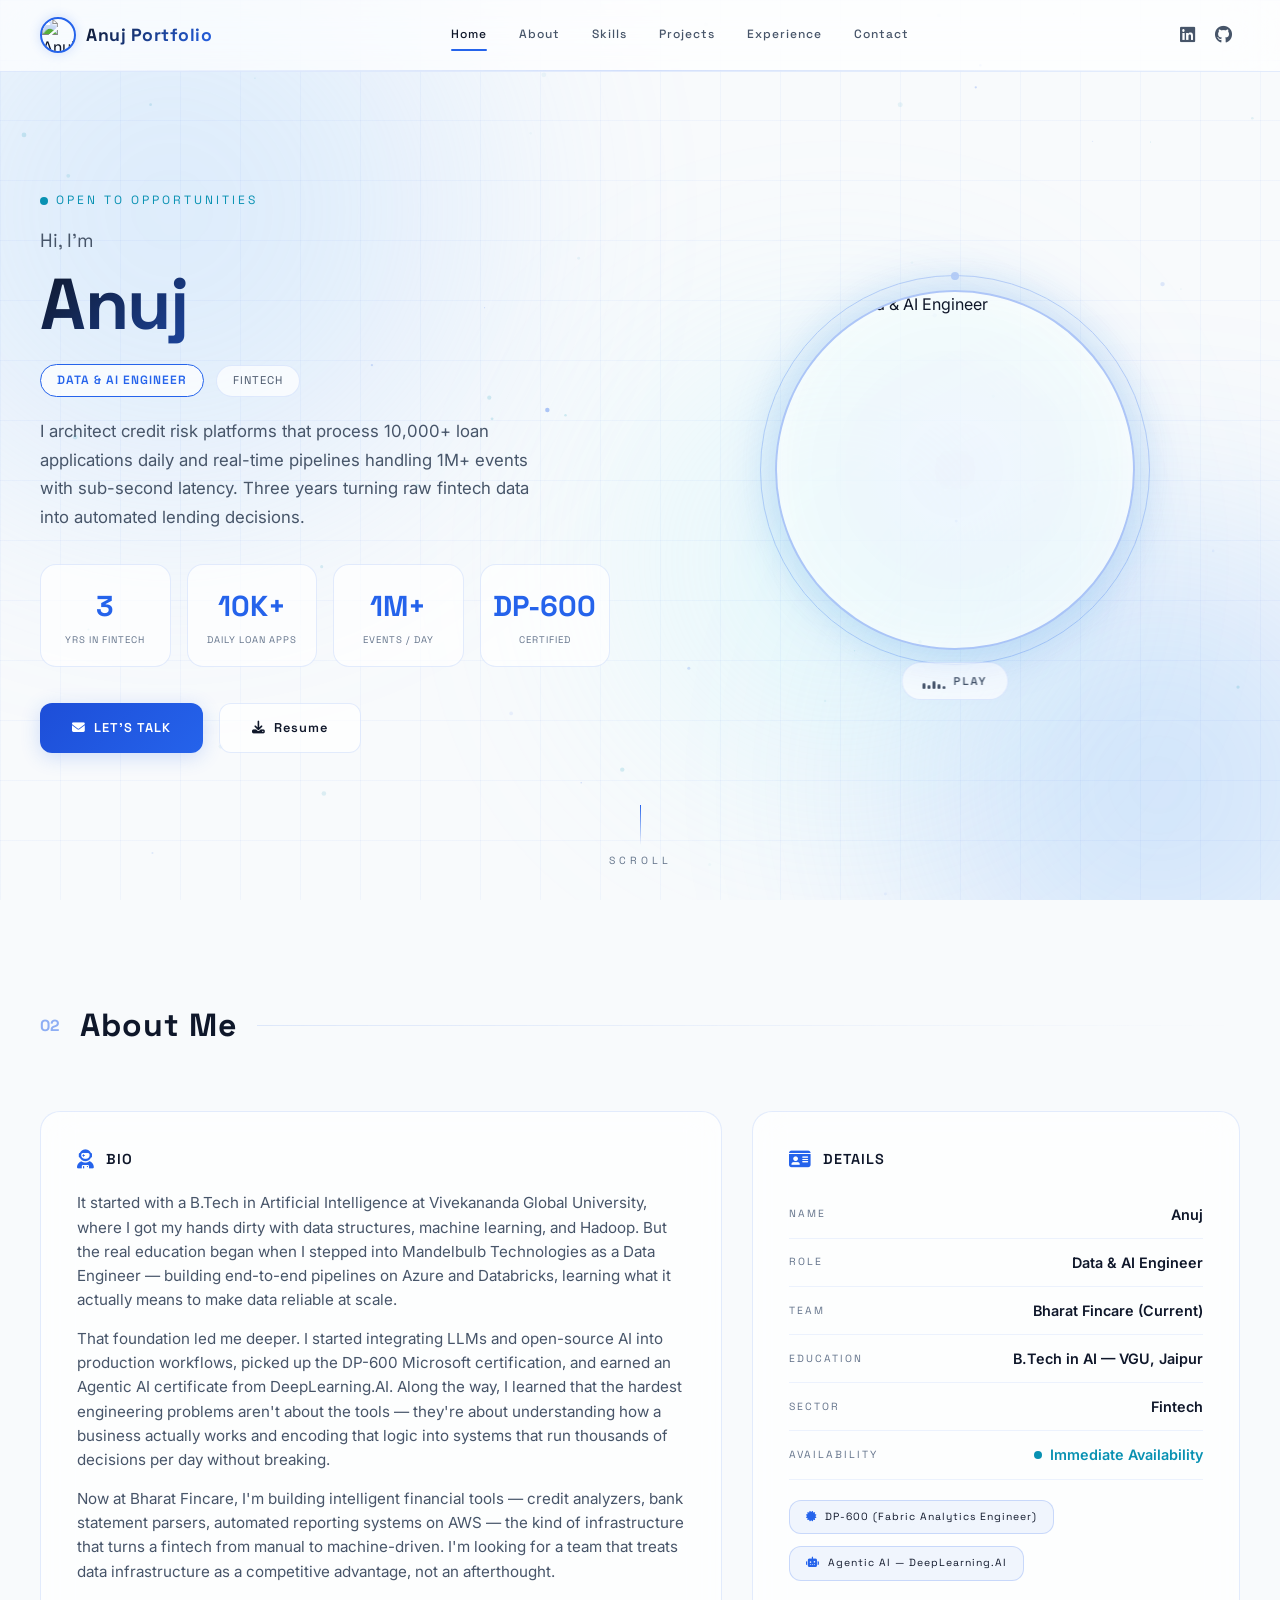
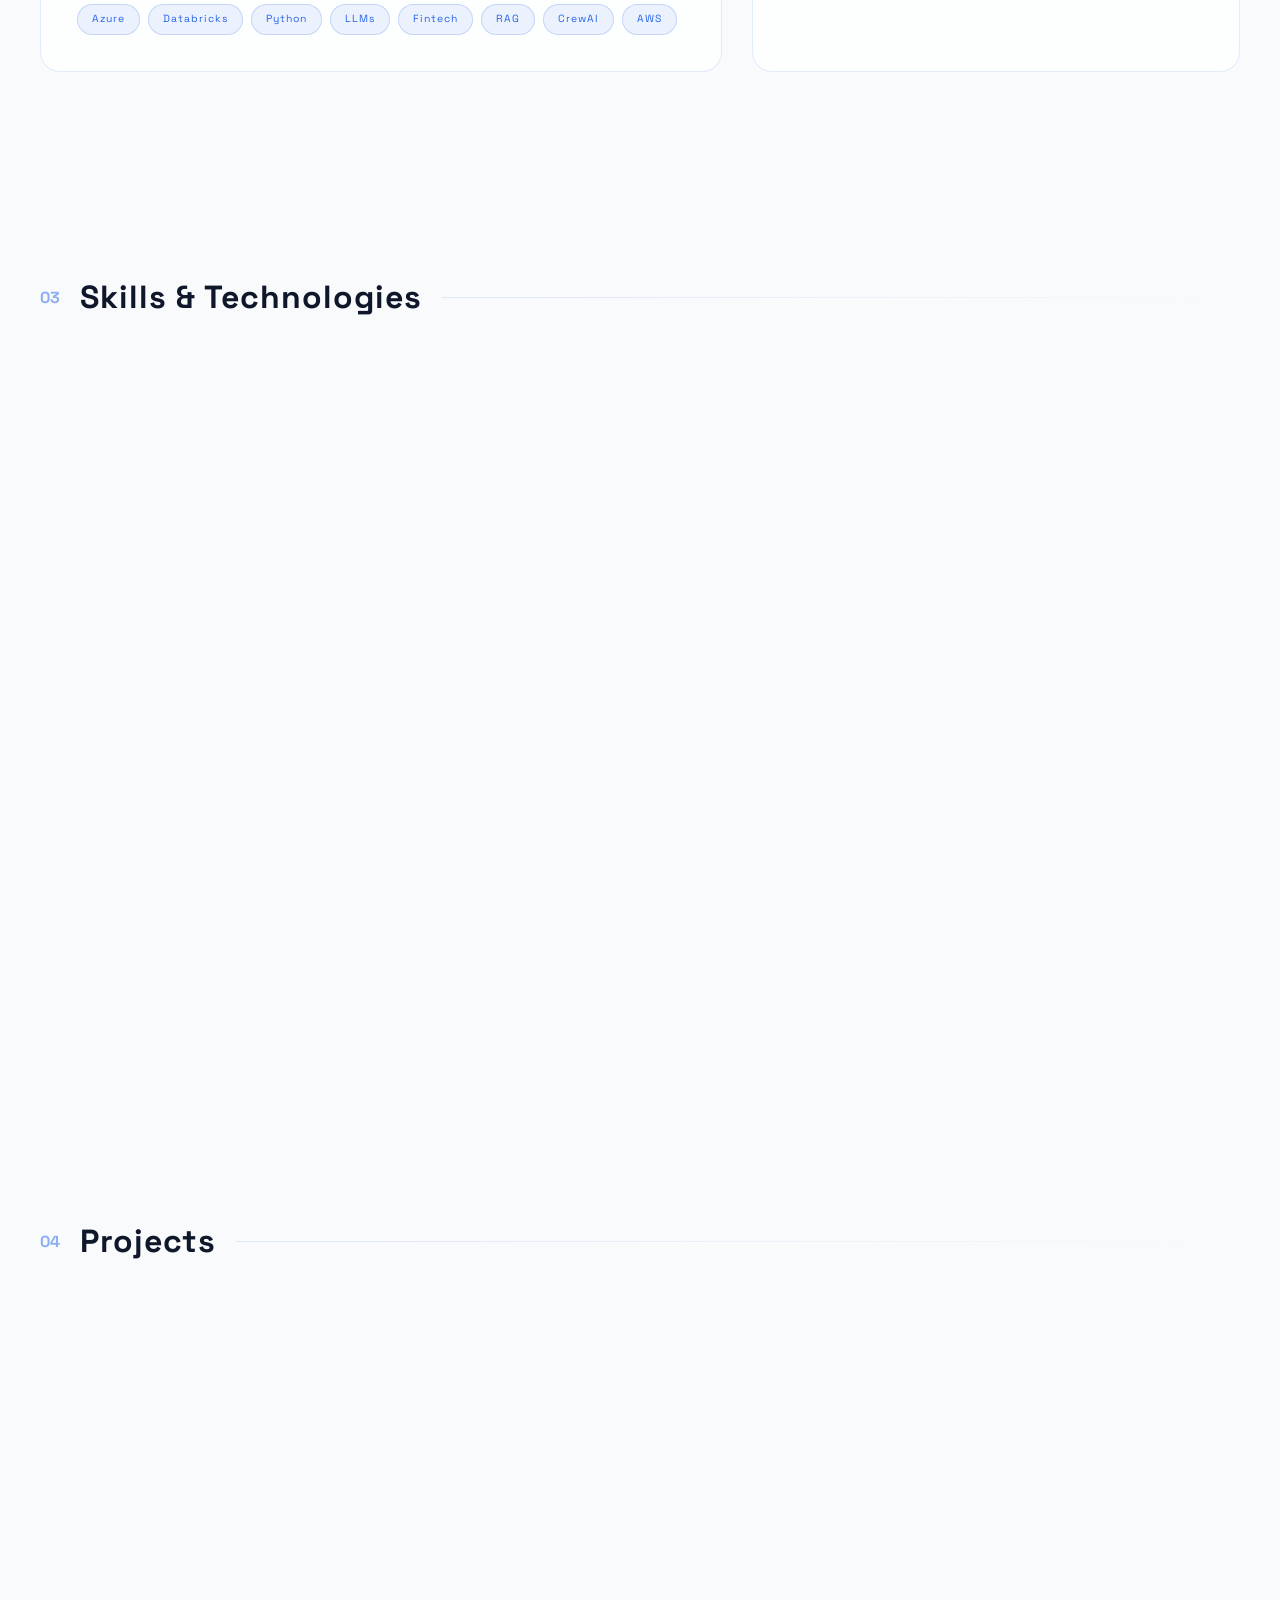
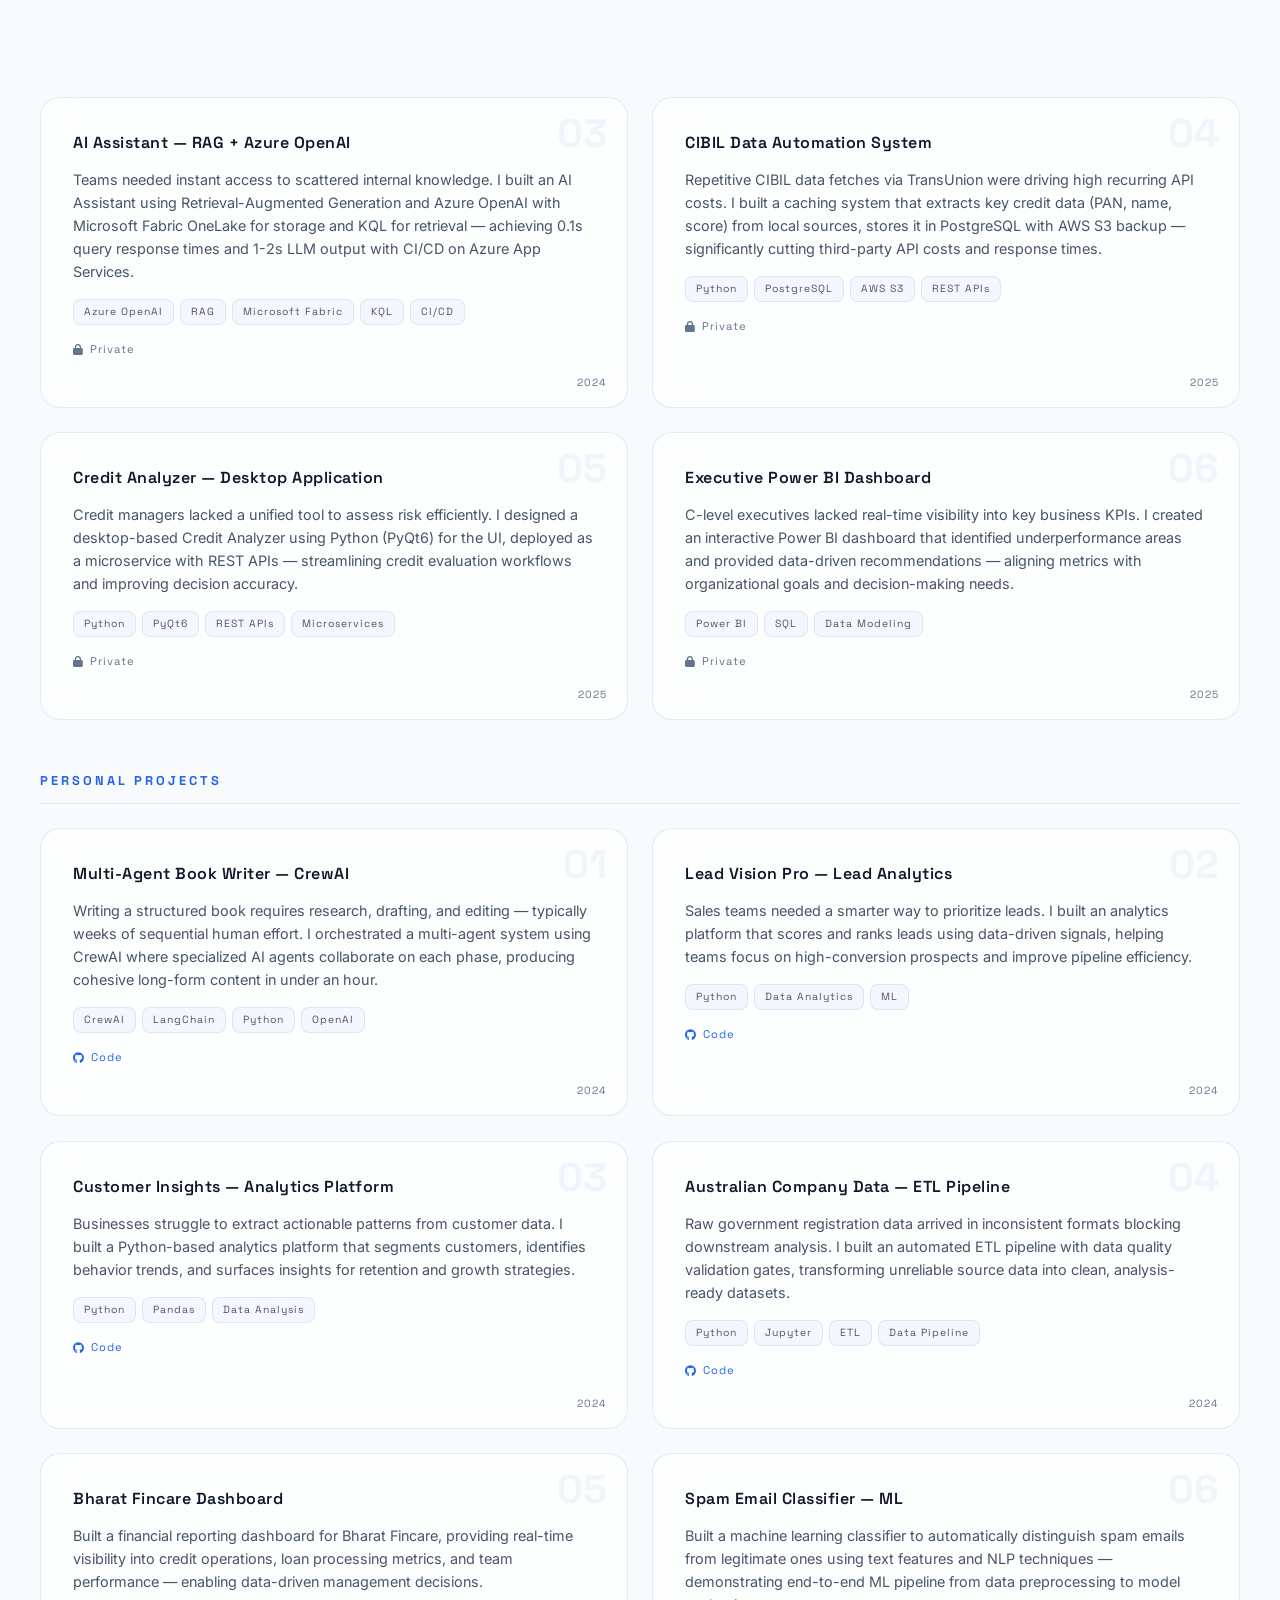
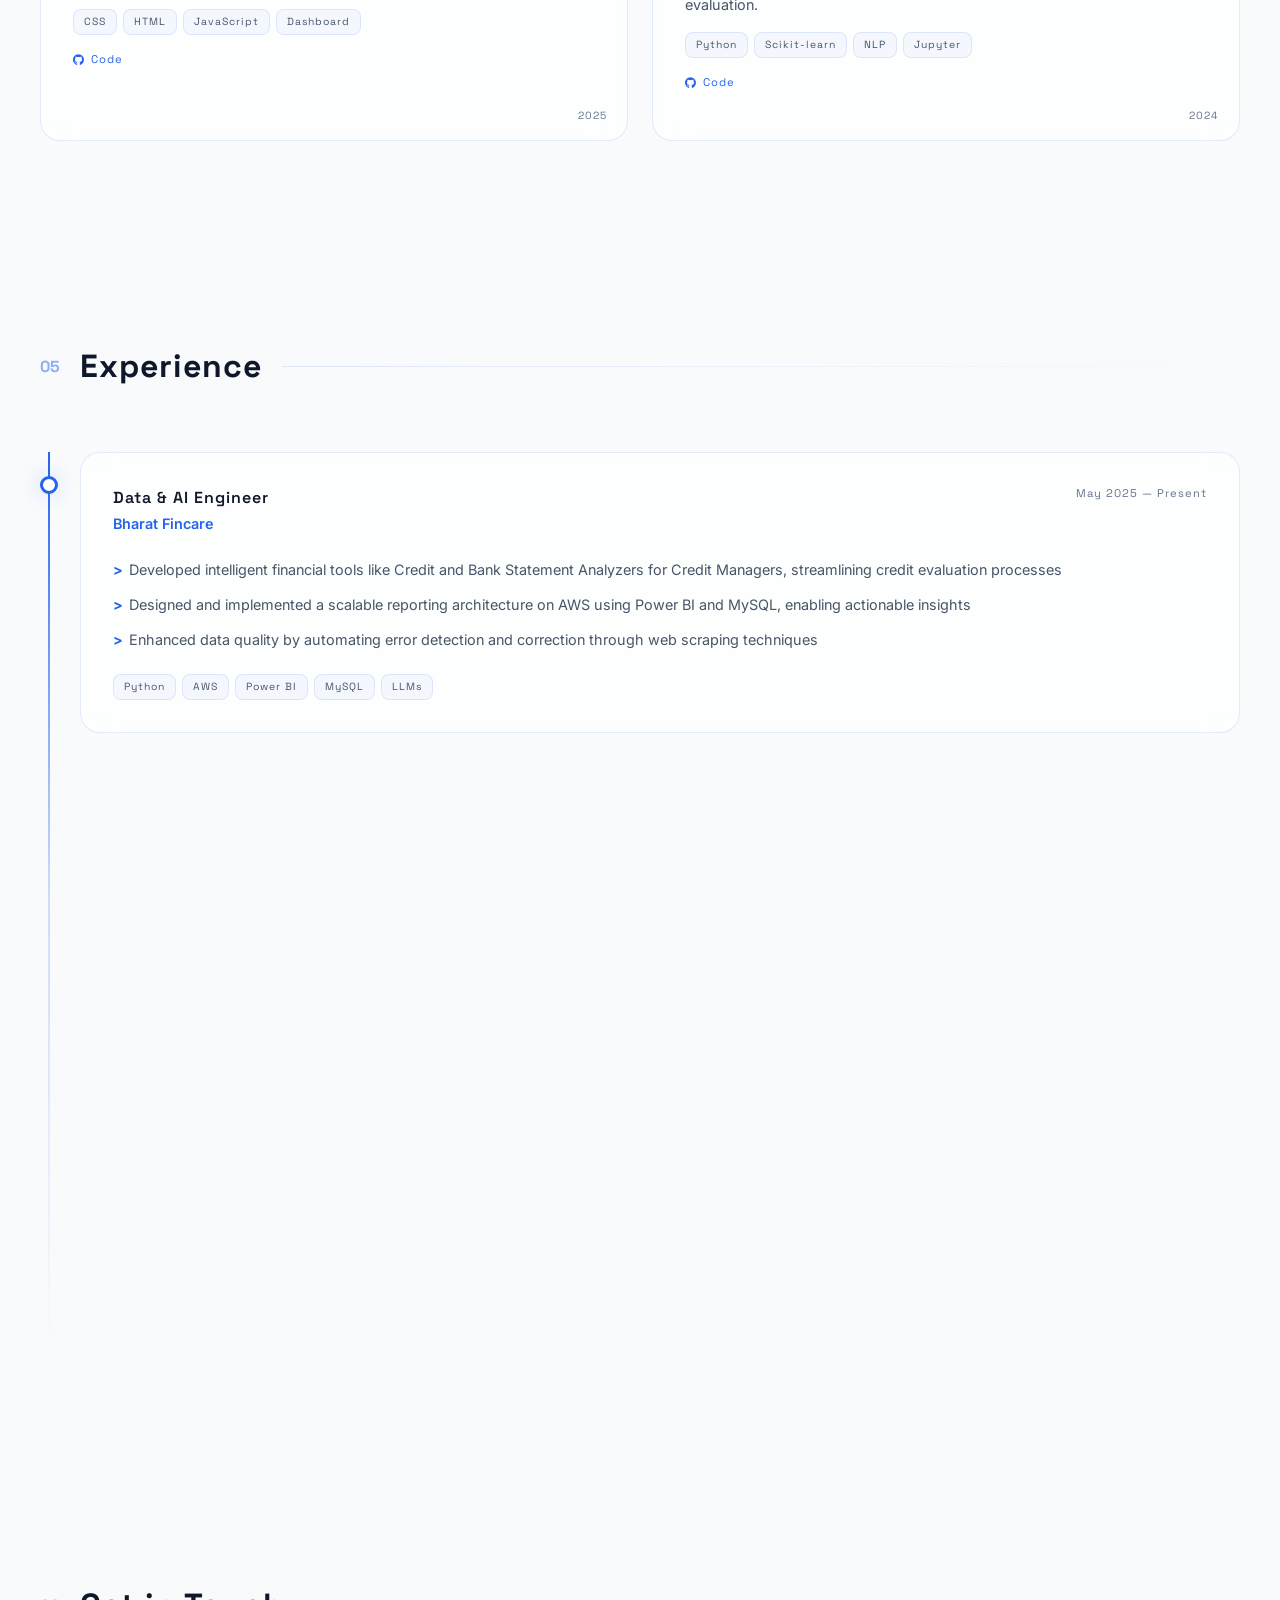
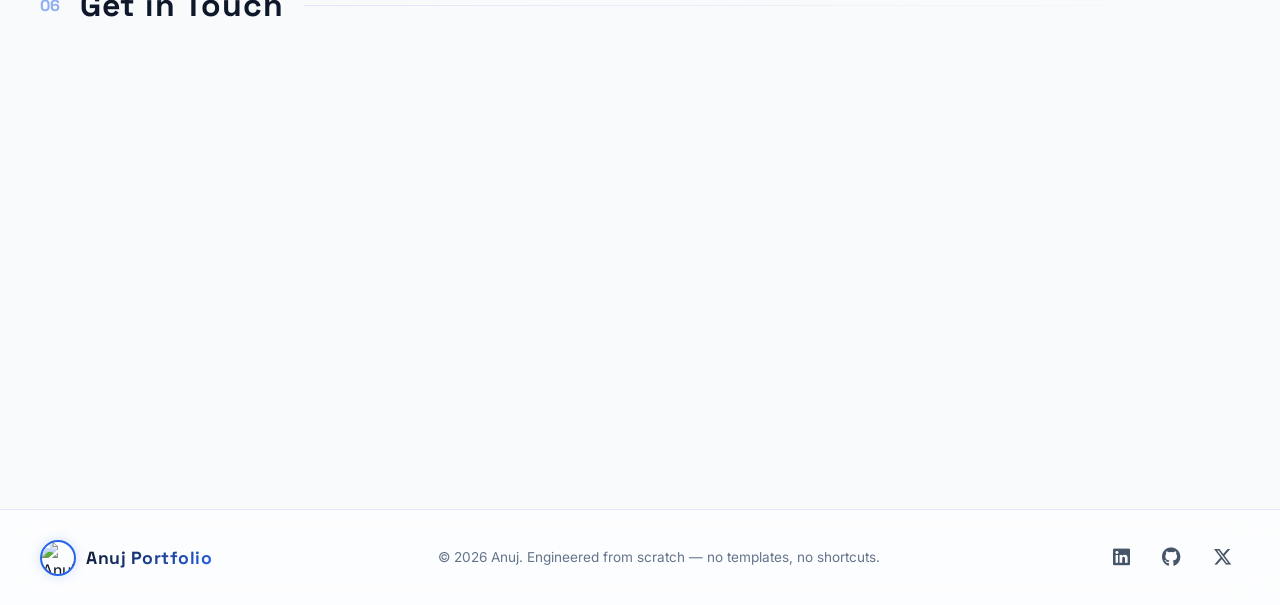
==== index.html @ 696b30dd "Add static index.html for GitHub Pages deploy Static HTML conversion of templates/index.html with Ji" ====
<!DOCTYPE html>
<html lang="en">
<head>
    <meta charset="UTF-8">
    <meta name="viewport" content="width=device-width, initial-scale=1.0">
    <title>Anuj — Data & AI Engineer | Azure & Databricks</title>
    <meta name="description" content="Data & AI Engineer who builds fintech platforms processing 10,000+ loan applications daily. 3 years in fintech, Azure-certified, open to opportunities.">
    <meta name="robots" content="index, follow">
    <meta name="author" content="Anuj">
    <meta name="theme-color" content="#f8fafc">

    <!-- Open Graph -->
    <meta property="og:title" content="Anuj — Data & AI Engineer Portfolio">
    <meta property="og:description" content="I architect data systems that process 10K+ loan applications daily and 1M+ streaming events with sub-second latency. Open to opportunities.">
    <meta property="og:type" content="website">
    <meta property="og:image" content="https://avatars.githubusercontent.com/u/83965811?v=4">
    <meta property="og:locale" content="en_US">
    <meta property="og:site_name" content="Anuj — Data & AI Engineer Portfolio">

    <!-- Twitter Card -->
    <meta name="twitter:card" content="summary_large_image">
    <meta name="twitter:title" content="Anuj — Data & AI Engineer Portfolio">
    <meta name="twitter:description" content="I architect data systems that process 10K+ loan applications daily and 1M+ streaming events with sub-second latency. Open to opportunities.">
    <meta name="twitter:image" content="https://avatars.githubusercontent.com/u/83965811?v=4">
    <meta name="twitter:creator" content="@anujhiranwal23">

    <!-- Favicon -->
    <link rel="icon" type="image/svg+xml" href="data:image/svg+xml,<svg xmlns='http://www.w3.org/2000/svg' viewBox='0 0 100 100'><text y='.9em' font-size='90'>💠</text></svg>">

    <!-- Preconnects -->
    <link rel="preconnect" href="https://fonts.googleapis.com">
    <link rel="preconnect" href="https://fonts.gstatic.com" crossorigin>
    <link rel="preconnect" href="https://cdnjs.cloudflare.com" crossorigin>
    <link rel="preconnect" href="https://avatars.githubusercontent.com" crossorigin>

    <!-- Preload LCP hero image -->
    <link rel="preload" as="image" href="https://avatars.githubusercontent.com/u/83965811?v=4" crossorigin>

    <!-- Fonts (dropped unused Inter 300 weight) -->
    <link href="https://fonts.googleapis.com/css2?family=Space+Grotesk:wght@400;600;700&family=Inter:wght@400;600&display=swap" rel="stylesheet">

    <!-- Font Awesome with SRI -->
    <link href="https://cdnjs.cloudflare.com/ajax/libs/font-awesome/6.5.1/css/all.min.css" rel="stylesheet" crossorigin="anonymous" referrerpolicy="no-referrer">

    <!-- App CSS -->
    <link rel="stylesheet" href="static/css/style.css">

    <!-- JSON-LD Structured Data -->
    <script type="application/ld+json">
    {
        "@context": "https://schema.org",
        "@type": "Person",
        "name": "Anuj",
        "jobTitle": "Data & AI Engineer",
        "description": "Data & AI Engineer specializing in fintech platforms, real-time data pipelines, and multi-agent AI systems.",
        "url": "https://anujh23.github.io/anuj-portfolio/",
        "image": "https://avatars.githubusercontent.com/u/83965811?v=4",
        "worksFor": {
            "@type": "Organization",
            "name": "Bharat Fincare"
        },
        "sameAs": [
            "https://www.linkedin.com/in/anuj-choudhary-61b7051b0/",
            "https://github.com/Anujh23",
            "https://x.com/anujhiranwal23"
        ],
        "knowsAbout": ["Python", "SQL", "PySpark", "Azure Data Factory", "Databricks", "Microsoft Fabric", "Delta Lake", "LLMs", "RAG", "LangChain", "CrewAI", "Multi-Agent Systems", "FastAPI", "Flask", "Docker", "PostgreSQL", "Power BI"],
        "hasCredential": [
            {
                "@type": "EducationalOccupationalCredential",
                "credentialCategory": "certification",
                "name": "DP-600 Fabric Analytics Engineer Associate",
                "recognizedBy": { "@type": "Organization", "name": "Microsoft" }
            },
            {
                "@type": "EducationalOccupationalCredential",
                "credentialCategory": "certification",
                "name": "Agentic AI",
                "recognizedBy": { "@type": "Organization", "name": "DeepLearning.AI" }
            }
        ],
        "nationality": { "@type": "Country", "name": "India" }
    }
    </script>

    <!-- Noscript fallback -->
    <noscript>
        <style>
            #loader { display: none !important; }
            .reveal { opacity: 1 !important; transform: none !important; }
        </style>
    </noscript>
</head>
<body>
    <a href="#hero" class="skip-link">Skip to content</a>

    <!-- ======== BACKGROUND ORBS (Glassmorphism backdrop) ======== -->
    <div class="bg-orbs" aria-hidden="true">
        <div class="bg-orb bg-orb--1"></div>
        <div class="bg-orb bg-orb--2"></div>
        <div class="bg-orb bg-orb--3"></div>
    </div>

    <!-- ======== PARTICLE CANVAS ======== -->
    <canvas id="particles" aria-hidden="true"></canvas>

    <!-- ======== LOADING SCREEN ======== -->
    <div id="loader" role="status" aria-label="Loading">
        <div class="loader-content">
            <div class="loader-icon">
                <div class="dot"></div>
                <div class="dot"></div>
                <div class="dot"></div>
                <div class="dot"></div>
            </div>
            <div class="loader-text">LOADING</div>
            <div class="loader-bar"><div class="loader-bar-fill"></div></div>
        </div>
    </div>

    <!-- ======== NAVIGATION ======== -->
    <nav id="navbar">
        <div class="nav-inner">
            <div class="nav-logo">
                <img src="https://avatars.githubusercontent.com/u/83965811?v=4" alt="Anuj" class="logo-avatar" width="36" height="36">
                <span class="logo-text">Anuj Portfolio</span>
            </div>
            <div class="nav-links" id="navLinks">
                <a href="#hero" class="nav-link active" data-section="hero">Home</a>
                <a href="#about" class="nav-link" data-section="about">About</a>
                <a href="#skills" class="nav-link" data-section="skills">Skills</a>
                <a href="#projects" class="nav-link" data-section="projects">Projects</a>
                <a href="#experience" class="nav-link" data-section="experience">Experience</a>
                <a href="#contact" class="nav-link" data-section="contact">Contact</a>
            </div>
            <div class="nav-socials">
                <a href="https://www.linkedin.com/in/anuj-choudhary-61b7051b0/" target="_blank" rel="noopener noreferrer" aria-label="LinkedIn" class="nav-social-link">
                    <i class="fab fa-linkedin"></i>
                </a>
                <a href="https://github.com/Anujh23" target="_blank" rel="noopener noreferrer" aria-label="GitHub" class="nav-social-link">
                    <i class="fab fa-github"></i>
                </a>
            </div>
            <button class="nav-toggle" id="navToggle" aria-label="Toggle menu" aria-expanded="false">
                <span></span><span></span><span></span>
            </button>
        </div>
        <div class="nav-accent-line"></div>
    </nav>

    <main>
    <!-- ======== HERO SECTION ======== -->
    <section id="hero" class="hero">
        <div class="hero-bg-grid"></div>
        <div class="hero-content">
            <div class="hero-left">
                <div class="hero-tag">
                    <span class="tag-dot"></span> OPEN TO OPPORTUNITIES
                </div>
                <div class="hero-greeting">Hi, I'm</div>
                <h1 class="hero-name">
                    <span class="name-last">Anuj</span>
                    <span class="sr-only">— Data & AI Engineer</span>
                </h1>
                <div class="hero-role">
                    <span class="role-badge">DATA & AI ENGINEER</span>
                    <span class="role-sector">FINTECH</span>
                </div>
                <p class="hero-desc">
                    I architect credit risk platforms that process 10,000+ loan applications daily
                    and real-time pipelines handling 1M+ events with sub-second latency.
                    Three years turning raw fintech data into automated lending decisions.
                </p>
                <div class="hero-stats">
                    <div class="stat-item">
                        <div class="stat-value" data-target="3">0</div>
                        <div class="stat-label">YRS IN FINTECH</div>
                    </div>
                    <div class="stat-item">
                        <div class="stat-value stat-suffix" data-target="10" data-suffix="K+">0</div>
                        <div class="stat-label">DAILY LOAN APPS</div>
                    </div>
                    <div class="stat-item">
                        <div class="stat-value stat-suffix" data-target="1" data-suffix="M+">0</div>
                        <div class="stat-label">EVENTS / DAY</div>
                    </div>
                    <div class="stat-item">
                        <div class="stat-value">DP-600</div>
                        <div class="stat-label">CERTIFIED</div>
                    </div>
                </div>
                <div class="hero-cta">
                    <a href="#contact" class="btn-primary"><i class="fas fa-envelope"></i> LET'S TALK</a>
                    <a href="static/resume/Anuj_Data_AI_Engineer.pdf" download class="btn-outline"><i class="fas fa-download"></i> Resume</a>
                </div>
            </div>

            <!-- PHOTO -->
            <div class="hero-right">
                <div class="photo-container">
                    <div class="photo-glow"></div>
                    <div class="photo-ring"></div>
                    <div class="photo-frame">
                        <img src="https://avatars.githubusercontent.com/u/83965811?v=4" alt="Anuj — Data & AI Engineer" width="360" height="360" loading="eager" fetchpriority="high">
                    </div>
                    <div class="photo-badge">DATA & AI ENGINEER</div>
                    <button id="musicToggleHero" class="music-toggle-hero" aria-label="Play music" title="Play music">
                        <div class="sound-bars">
                            <span class="bar"></span>
                            <span class="bar"></span>
                            <span class="bar"></span>
                            <span class="bar"></span>
                            <span class="bar"></span>
                        </div>
                        <span class="music-label">PLAY</span>
                    </button>
                </div>
            </div>
        </div>
        <div class="scroll-indicator">
            <div class="scroll-line"></div>
            <span>SCROLL</span>
        </div>
    </section>

    <!-- ======== ABOUT SECTION ======== -->
    <section id="about" class="section">
        <div class="section-header">
            <span class="section-number">02</span>
            <h2 class="section-title">About Me</h2>
            <div class="section-line"></div>
        </div>
        <div class="about-grid">
            <div class="about-card about-bio">
                <div class="card-header">
                    <i class="fas fa-user-astronaut"></i>
                    <h3>BIO</h3>
                </div>
                <p>It started with a B.Tech in Artificial Intelligence at Vivekananda Global University, where I got my hands dirty with data structures, machine learning, and Hadoop. But the real education began when I stepped into Mandelbulb Technologies as a Data Engineer — building end-to-end pipelines on Azure and Databricks, learning what it actually means to make data reliable at scale.</p>
                <p>That foundation led me deeper. I started integrating LLMs and open-source AI into production workflows, picked up the DP-600 Microsoft certification, and earned an Agentic AI certificate from DeepLearning.AI. Along the way, I learned that the hardest engineering problems aren't about the tools — they're about understanding how a business actually works and encoding that logic into systems that run thousands of decisions per day without breaking.</p>
                <p>Now at Bharat Fincare, I'm building intelligent financial tools — credit analyzers, bank statement parsers, automated reporting systems on AWS — the kind of infrastructure that turns a fintech from manual to machine-driven. I'm looking for a team that treats data infrastructure as a competitive advantage, not an afterthought.</p>
                <div class="about-tags">
                    <span class="about-tag">Azure</span>
                    <span class="about-tag">Databricks</span>
                    <span class="about-tag">Python</span>
                    <span class="about-tag">LLMs</span>
                    <span class="about-tag">Fintech</span>
                    <span class="about-tag">RAG</span>
                    <span class="about-tag">CrewAI</span>
                    <span class="about-tag">AWS</span>
                </div>
            </div>
            <div class="about-card about-details">
                <div class="card-header">
                    <i class="fas fa-id-card"></i>
                    <h3>DETAILS</h3>
                </div>
                <div class="detail-row">
                    <span class="detail-label">NAME</span>
                    <span class="detail-value">Anuj</span>
                </div>
                <div class="detail-row">
                    <span class="detail-label">ROLE</span>
                    <span class="detail-value">Data & AI Engineer</span>
                </div>
                <div class="detail-row">
                    <span class="detail-label">TEAM</span>
                    <span class="detail-value">Bharat Fincare (Current)</span>
                </div>
                <div class="detail-row">
                    <span class="detail-label">EDUCATION</span>
                    <span class="detail-value">B.Tech in AI — VGU, Jaipur</span>
                </div>
                <div class="detail-row">
                    <span class="detail-label">SECTOR</span>
                    <span class="detail-value">Fintech</span>
                </div>
                <div class="detail-row">
                    <span class="detail-label">AVAILABILITY</span>
                    <span class="detail-value status-active"><span class="status-dot"></span> Immediate Availability</span>
                </div>
                <div class="cert-badges">
                    <div class="cert-badge">
                        <i class="fas fa-certificate"></i>
                        <span>DP-600 (Fabric Analytics Engineer)</span>
                    </div>
                    <div class="cert-badge">
                        <i class="fas fa-robot"></i>
                        <span>Agentic AI — DeepLearning.AI</span>
                    </div>
                </div>
            </div>
        </div>
    </section>

    <!-- ======== SKILLS / TECH SPECS — Tag-based, no percentages ======== -->
    <section id="skills" class="section">
        <div class="section-header">
            <span class="section-number">03</span>
            <h2 class="section-title">Skills & Technologies</h2>
            <div class="section-line"></div>
        </div>
        <div class="skills-grid">
            <div class="skill-card">
                <div class="skill-card-header">
                    <div class="skill-icon"><i class="fa-solid fa-terminal"></i></div>
                    <h3>Languages</h3>
                    <span class="skill-sub">Core Languages</span>
                </div>
                <div class="skill-tags">
                    <span class="skill-tag primary">Python</span>
                    <span class="skill-tag primary">SQL</span>
                    <span class="skill-tag primary">PySpark</span>
                    <span class="skill-tag">KQL</span>
                </div>
            </div>

            <div class="skill-card">
                <div class="skill-card-header">
                    <div class="skill-icon"><i class="fa-solid fa-cloud"></i></div>
                    <h3>Cloud & Data</h3>
                    <span class="skill-sub">Cloud & Data Platform</span>
                </div>
                <div class="skill-tags">
                    <span class="skill-tag primary">Azure Data Factory</span>
                    <span class="skill-tag primary">Databricks</span>
                    <span class="skill-tag primary">Microsoft Fabric</span>
                    <span class="skill-tag">PostgreSQL / MySQL</span>
                    <span class="skill-tag">Event Hubs / Kafka</span>
                    <span class="skill-tag">Delta Lake</span>
                    <span class="skill-tag">AWS (S3 / EC2)</span>
                </div>
            </div>

            <div class="skill-card">
                <div class="skill-card-header">
                    <div class="skill-icon"><i class="fa-solid fa-microchip"></i></div>
                    <h3>AI & ML</h3>
                    <span class="skill-sub">AI & Machine Learning</span>
                </div>
                <div class="skill-tags">
                    <span class="skill-tag primary">LLMs / RAG</span>
                    <span class="skill-tag primary">LangChain</span>
                    <span class="skill-tag primary">CrewAI</span>
                    <span class="skill-tag">OpenAI / Azure AI</span>
                    <span class="skill-tag">Multi-Agent Systems</span>
                    <span class="skill-tag">PyTorch / TensorFlow</span>
                </div>
            </div>

            <div class="skill-card">
                <div class="skill-card-header">
                    <div class="skill-icon"><i class="fa-solid fa-screwdriver-wrench"></i></div>
                    <h3>DevOps & Tools</h3>
                    <span class="skill-sub">Infrastructure & Tooling</span>
                </div>
                <div class="skill-tags">
                    <span class="skill-tag primary">Docker</span>
                    <span class="skill-tag primary">FastAPI / Flask</span>
                    <span class="skill-tag">Git / CI-CD</span>
                    <span class="skill-tag">Power BI</span>
                    <span class="skill-tag">REST APIs</span>
                    <span class="skill-tag">Kubernetes</span>
                </div>
            </div>
        </div>
    </section>

    <!-- ======== PROJECTS / RACE LOG ======== -->
    <section id="projects" class="section">
        <div class="section-header">
            <span class="section-number">04</span>
            <h2 class="section-title">Projects</h2>
            <div class="section-line"></div>
        </div>
        <!-- CLIENT PROJECTS -->
        <h3 class="projects-subtitle">Client Projects</h3>
        <div class="projects-grid">
            <div class="project-card">
                <div class="project-position">01</div>
                <div class="project-flag-stripe"></div>
                <div class="project-content">
                    <h3 class="project-title">Fintech Risk Intelligence Platform</h3>
                    <p class="project-desc">Loan underwriters were manually reviewing applications using spreadsheets — slow, error-prone, and unscalable. I built an automated credit risk platform integrating Account Aggregator feeds, CIBIL scoring, and behavioral analytics. Now processes 10,000+ applications daily with zero manual triage.</p>
                    <div class="project-tech">
                        <span>Python</span><span>FastAPI</span><span>PostgreSQL</span><span>Azure</span><span>LLMs</span>
                    </div>
                    <div class="project-links">
                        <a href="https://github.com/Anujh23/credit-desk-goodskill" target="_blank" rel="noopener noreferrer" class="project-link"><i class="fab fa-github"></i> Code</a>
                    </div>
                </div>
                <div class="project-time">2024-Present</div>
            </div>

            <div class="project-card">
                <div class="project-position">02</div>
                <div class="project-flag-stripe"></div>
                <div class="project-content">
                    <h3 class="project-title">Fleet Telemetry — Real-Time Pipeline</h3>
                    <p class="project-desc">Fleet operations relied on batch processing that delivered insights hours too late. I engineered a streaming pipeline with Azure Event Hubs and Databricks ingesting 1M+ daily telemetry events — cutting data delay from hours to milliseconds and reducing operational costs by 20%.</p>
                    <div class="project-tech">
                        <span>Azure</span><span>Databricks</span><span>Event Hubs</span><span>PySpark</span><span>Power BI</span>
                    </div>
                    <div class="project-links">
                        <span class="project-link project-private"><i class="fas fa-lock"></i> Private</span>
                    </div>
                </div>
                <div class="project-time">2023-2024</div>
            </div>

            <div class="project-card">
                <div class="project-position">03</div>
                <div class="project-flag-stripe"></div>
                <div class="project-content">
                    <h3 class="project-title">AI Assistant — RAG + Azure OpenAI</h3>
                    <p class="project-desc">Teams needed instant access to scattered internal knowledge. I built an AI Assistant using Retrieval-Augmented Generation and Azure OpenAI with Microsoft Fabric OneLake for storage and KQL for retrieval — achieving 0.1s query response times and 1-2s LLM output with CI/CD on Azure App Services.</p>
                    <div class="project-tech">
                        <span>Azure OpenAI</span><span>RAG</span><span>Microsoft Fabric</span><span>KQL</span><span>CI/CD</span>
                    </div>
                    <div class="project-links">
                        <span class="project-link project-private"><i class="fas fa-lock"></i> Private</span>
                    </div>
                </div>
                <div class="project-time">2024</div>
            </div>

            <div class="project-card">
                <div class="project-position">04</div>
                <div class="project-flag-stripe"></div>
                <div class="project-content">
                    <h3 class="project-title">CIBIL Data Automation System</h3>
                    <p class="project-desc">Repetitive CIBIL data fetches via TransUnion were driving high recurring API costs. I built a caching system that extracts key credit data (PAN, name, score) from local sources, stores it in PostgreSQL with AWS S3 backup — significantly cutting third-party API costs and response times.</p>
                    <div class="project-tech">
                        <span>Python</span><span>PostgreSQL</span><span>AWS S3</span><span>REST APIs</span>
                    </div>
                    <div class="project-links">
                        <span class="project-link project-private"><i class="fas fa-lock"></i> Private</span>
                    </div>
                </div>
                <div class="project-time">2025</div>
            </div>

            <div class="project-card">
                <div class="project-position">05</div>
                <div class="project-flag-stripe"></div>
                <div class="project-content">
                    <h3 class="project-title">Credit Analyzer — Desktop Application</h3>
                    <p class="project-desc">Credit managers lacked a unified tool to assess risk efficiently. I designed a desktop-based Credit Analyzer using Python (PyQt6) for the UI, deployed as a microservice with REST APIs — streamlining credit evaluation workflows and improving decision accuracy.</p>
                    <div class="project-tech">
                        <span>Python</span><span>PyQt6</span><span>REST APIs</span><span>Microservices</span>
                    </div>
                    <div class="project-links">
                        <span class="project-link project-private"><i class="fas fa-lock"></i> Private</span>
                    </div>
                </div>
                <div class="project-time">2025</div>
            </div>

            <div class="project-card">
                <div class="project-position">06</div>
                <div class="project-flag-stripe"></div>
                <div class="project-content">
                    <h3 class="project-title">Executive Power BI Dashboard</h3>
                    <p class="project-desc">C-level executives lacked real-time visibility into key business KPIs. I created an interactive Power BI dashboard that identified underperformance areas and provided data-driven recommendations — aligning metrics with organizational goals and decision-making needs.</p>
                    <div class="project-tech">
                        <span>Power BI</span><span>SQL</span><span>Data Modeling</span>
                    </div>
                    <div class="project-links">
                        <span class="project-link project-private"><i class="fas fa-lock"></i> Private</span>
                    </div>
                </div>
                <div class="project-time">2025</div>
            </div>
        </div>

        <!-- PERSONAL PROJECTS -->
        <h3 class="projects-subtitle">Personal Projects</h3>
        <div class="projects-grid">
            <div class="project-card">
                <div class="project-position">01</div>
                <div class="project-flag-stripe"></div>
                <div class="project-content">
                    <h3 class="project-title">Multi-Agent Book Writer — CrewAI</h3>
                    <p class="project-desc">Writing a structured book requires research, drafting, and editing — typically weeks of sequential human effort. I orchestrated a multi-agent system using CrewAI where specialized AI agents collaborate on each phase, producing cohesive long-form content in under an hour.</p>
                    <div class="project-tech">
                        <span>CrewAI</span><span>LangChain</span><span>Python</span><span>OpenAI</span>
                    </div>
                    <div class="project-links">
                        <a href="https://github.com/Anujh23/Crewai-book-writer" target="_blank" rel="noopener noreferrer" class="project-link"><i class="fab fa-github"></i> Code</a>
                    </div>
                </div>
                <div class="project-time">2024</div>
            </div>

            <div class="project-card">
                <div class="project-position">02</div>
                <div class="project-flag-stripe"></div>
                <div class="project-content">
                    <h3 class="project-title">Lead Vision Pro — Lead Analytics</h3>
                    <p class="project-desc">Sales teams needed a smarter way to prioritize leads. I built an analytics platform that scores and ranks leads using data-driven signals, helping teams focus on high-conversion prospects and improve pipeline efficiency.</p>
                    <div class="project-tech">
                        <span>Python</span><span>Data Analytics</span><span>ML</span>
                    </div>
                    <div class="project-links">
                        <a href="https://github.com/Anujh23/Lead-Vision-Pro" target="_blank" rel="noopener noreferrer" class="project-link"><i class="fab fa-github"></i> Code</a>
                    </div>
                </div>
                <div class="project-time">2024</div>
            </div>

            <div class="project-card">
                <div class="project-position">03</div>
                <div class="project-flag-stripe"></div>
                <div class="project-content">
                    <h3 class="project-title">Customer Insights — Analytics Platform</h3>
                    <p class="project-desc">Businesses struggle to extract actionable patterns from customer data. I built a Python-based analytics platform that segments customers, identifies behavior trends, and surfaces insights for retention and growth strategies.</p>
                    <div class="project-tech">
                        <span>Python</span><span>Pandas</span><span>Data Analysis</span>
                    </div>
                    <div class="project-links">
                        <a href="https://github.com/Anujh23/customer_insights" target="_blank" rel="noopener noreferrer" class="project-link"><i class="fab fa-github"></i> Code</a>
                    </div>
                </div>
                <div class="project-time">2024</div>
            </div>

            <div class="project-card">
                <div class="project-position">04</div>
                <div class="project-flag-stripe"></div>
                <div class="project-content">
                    <h3 class="project-title">Australian Company Data — ETL Pipeline</h3>
                    <p class="project-desc">Raw government registration data arrived in inconsistent formats blocking downstream analysis. I built an automated ETL pipeline with data quality validation gates, transforming unreliable source data into clean, analysis-ready datasets.</p>
                    <div class="project-tech">
                        <span>Python</span><span>Jupyter</span><span>ETL</span><span>Data Pipeline</span>
                    </div>
                    <div class="project-links">
                        <a href="https://github.com/Anujh23/australian-company-data-pipeline" target="_blank" rel="noopener noreferrer" class="project-link"><i class="fab fa-github"></i> Code</a>
                    </div>
                </div>
                <div class="project-time">2024</div>
            </div>

            <div class="project-card">
                <div class="project-position">05</div>
                <div class="project-flag-stripe"></div>
                <div class="project-content">
                    <h3 class="project-title">Bharat Fincare Dashboard</h3>
                    <p class="project-desc">Built a financial reporting dashboard for Bharat Fincare, providing real-time visibility into credit operations, loan processing metrics, and team performance — enabling data-driven management decisions.</p>
                    <div class="project-tech">
                        <span>CSS</span><span>HTML</span><span>JavaScript</span><span>Dashboard</span>
                    </div>
                    <div class="project-links">
                        <a href="https://github.com/Anujh23/bharatfincare-dashboard" target="_blank" rel="noopener noreferrer" class="project-link"><i class="fab fa-github"></i> Code</a>
                    </div>
                </div>
                <div class="project-time">2025</div>
            </div>

            <div class="project-card">
                <div class="project-position">06</div>
                <div class="project-flag-stripe"></div>
                <div class="project-content">
                    <h3 class="project-title">Spam Email Classifier — ML</h3>
                    <p class="project-desc">Built a machine learning classifier to automatically distinguish spam emails from legitimate ones using text features and NLP techniques — demonstrating end-to-end ML pipeline from data preprocessing to model evaluation.</p>
                    <div class="project-tech">
                        <span>Python</span><span>Scikit-learn</span><span>NLP</span><span>Jupyter</span>
                    </div>
                    <div class="project-links">
                        <a href="https://github.com/Anujh23/Classify-spam-vs-no-spam-emails" target="_blank" rel="noopener noreferrer" class="project-link"><i class="fab fa-github"></i> Code</a>
                    </div>
                </div>
                <div class="project-time">2024</div>
            </div>
        </div>
    </section>

    <!-- ======== EXPERIENCE / PIT HISTORY ======== -->
    <section id="experience" class="section">
        <div class="section-header">
            <span class="section-number">05</span>
            <h2 class="section-title">Experience</h2>
            <div class="section-line"></div>
        </div>
        <div class="timeline">
            <div class="timeline-item">
                <div class="timeline-dot"></div>
                <div class="timeline-card">
                    <div class="timeline-header">
                        <div>
                            <h3>Data & AI Engineer</h3>
                            <span class="timeline-company">Bharat Fincare</span>
                        </div>
                        <span class="timeline-date">May 2025 — Present</span>
                    </div>
                    <ul class="timeline-details">
                        <li>Developed intelligent financial tools like Credit and Bank Statement Analyzers for Credit Managers, streamlining credit evaluation processes</li>
                        <li>Designed and implemented a scalable reporting architecture on AWS using Power BI and MySQL, enabling actionable insights</li>
                        <li>Enhanced data quality by automating error detection and correction through web scraping techniques</li>
                    </ul>
                    <div class="timeline-tech">
                        <span>Python</span><span>AWS</span><span>Power BI</span><span>MySQL</span><span>LLMs</span>
                    </div>
                </div>
            </div>
            <div class="timeline-item">
                <div class="timeline-dot"></div>
                <div class="timeline-card">
                    <div class="timeline-header">
                        <div>
                            <h3>Software Developer</h3>
                            <span class="timeline-company">Freelancing</span>
                        </div>
                        <span class="timeline-date">Nov 2024 — Mar 2025</span>
                    </div>
                    <ul class="timeline-details">
                        <li>Redesigned and enhanced a CSR website using AI-assisted tools, leveraging HTML, CSS, and JavaScript to improve user experience and performance</li>
                        <li>Assisted the organization in securing a free Google Grant for CSR initiatives, collaborating with Business Development Executives and SEO specialists</li>
                    </ul>
                    <div class="timeline-tech">
                        <span>HTML</span><span>CSS</span><span>JavaScript</span><span>SEO</span>
                    </div>
                </div>
            </div>
            <div class="timeline-item">
                <div class="timeline-dot"></div>
                <div class="timeline-card">
                    <div class="timeline-header">
                        <div>
                            <h3>Data Engineer</h3>
                            <span class="timeline-company">Mandelbulb Technologies</span>
                        </div>
                        <span class="timeline-date">July 2023 — Sept 2024</span>
                    </div>
                    <ul class="timeline-details">
                        <li>Developed and optimized end-to-end data pipelines using Microsoft Azure, ADF and Databricks, boosting data processing by 20%</li>
                        <li>Improved query performance and data quality, cutting errors by 15% and reducing load times by 15%</li>
                        <li>Integrated AI solutions with open-source LLMs and OpenAI to enhance data-driven decision-making</li>
                    </ul>
                    <div class="timeline-tech">
                        <span>Azure</span><span>Databricks</span><span>ADF</span><span>PySpark</span><span>OpenAI</span>
                    </div>
                </div>
            </div>
        </div>
    </section>

    <!-- ======== CONNECT ======== -->
    <section id="contact" class="section">
        <div class="section-header">
            <span class="section-number">06</span>
            <h2 class="section-title">Get in Touch</h2>
            <div class="section-line"></div>
        </div>
        <div class="connect-center">
            <h3 class="connect-heading">Let's Build Something</h3>
            <p class="connect-desc">I'm looking for Data & AI Engineer roles. If your team needs someone who has already shipped fintech platforms and real-time pipelines at scale — let's talk.</p>
            <div class="connect-channels">
                <a href="https://www.linkedin.com/in/anuj-choudhary-61b7051b0/" target="_blank" rel="noopener noreferrer" class="contact-channel" aria-label="LinkedIn Profile">
                    <i class="fab fa-linkedin"></i>
                    <span>
                        <span class="channel-label">LINKEDIN</span>
                        <span class="channel-value">Anuj</span>
                    </span>
                </a>
                <a href="mailto:anujhiranwal23@gmail.com" class="contact-channel" aria-label="Send Email">
                    <i class="fas fa-envelope"></i>
                    <span>
                        <span class="channel-label">EMAIL</span>
                        <span class="channel-value">anujhiranwal23@gmail.com</span>
                    </span>
                </a>
                <a href="tel:+919785943363" class="contact-channel" aria-label="Phone Number">
                    <i class="fas fa-phone"></i>
                    <span>
                        <span class="channel-label">PHONE</span>
                        <span class="channel-value">+91 9785943363</span>
                    </span>
                </a>
            </div>
            <div class="connect-channels-bottom">
                <a href="https://github.com/Anujh23" target="_blank" rel="noopener noreferrer" class="contact-channel" aria-label="GitHub Profile">
                    <i class="fab fa-github"></i>
                    <span>
                        <span class="channel-label">GITHUB</span>
                        <span class="channel-value">Anujh23</span>
                    </span>
                </a>
                <a href="https://x.com/anujhiranwal23" target="_blank" rel="noopener noreferrer" class="contact-channel" aria-label="X Twitter Profile">
                    <i class="fab fa-x-twitter"></i>
                    <span>
                        <span class="channel-label">X / TWITTER</span>
                        <span class="channel-value">@anujhiranwal23</span>
                    </span>
                </a>
            </div>
        </div>
    </section>

    </main>

    <!-- ======== FOOTER ======== -->
    <footer class="footer">
        <div class="footer-inner">
            <div class="footer-logo">
                <img src="https://avatars.githubusercontent.com/u/83965811?v=4" alt="Anuj" class="logo-avatar" width="36" height="36" loading="lazy">
                <span class="logo-text">Anuj Portfolio</span>
            </div>
            <div class="footer-text">
                <p>&copy; 2026 Anuj. Engineered from scratch — no templates, no shortcuts.</p>
            </div>
            <div class="footer-socials">
                <a href="https://www.linkedin.com/in/anuj-choudhary-61b7051b0/" target="_blank" rel="noopener noreferrer" aria-label="LinkedIn"><i class="fab fa-linkedin"></i></a>
                <a href="https://github.com/Anujh23" target="_blank" rel="noopener noreferrer" aria-label="GitHub"><i class="fab fa-github"></i></a>
                <a href="https://x.com/anujhiranwal23" target="_blank" rel="noopener noreferrer" aria-label="X Twitter"><i class="fab fa-x-twitter"></i></a>
            </div>
        </div>
        <div class="footer-line"></div>
    </footer>

    <!-- Background Music -->
    <audio id="bgMusic" loop preload="none">
        <source src="static/music/background.mp3" type="audio/mpeg">
    </audio>

    <script src="static/js/main.js" defer></script>
</body>
</html>
---- static/css/style.css ----
/* ============================================
   ANUJ — DATA & AI ENGINEER PORTFOLIO
   Glassmorphism Theme — Frosted Glass UI
   ============================================ */

:root {
    --accent: #2563eb;
    --accent-dark: #1d4ed8;
    --accent-glow: rgba(37, 99, 235, 0.2);
    --cyan: #0891b2;
    --cyan-glow: rgba(8, 145, 178, 0.15);
    --bg-primary: #f8fafc;
    --bg-secondary: #f1f5f9;
    --glass: rgba(255, 255, 255, 0.7);
    --glass-hover: rgba(255, 255, 255, 0.85);
    --glass-border: rgba(37, 99, 235, 0.12);
    --glass-border-hover: rgba(37, 99, 235, 0.35);
    --glass-blur: blur(16px);
    --glass-blur-heavy: blur(24px);
    --text-primary: #0f172a;
    --text-secondary: #475569;
    --text-dim: #64748b;
    --font-display: 'Space Grotesk', sans-serif;
    --font-body: 'Inter', sans-serif;
    --transition-fast: 0.2s ease;
    --transition-mid: 0.4s cubic-bezier(0.25, 0.46, 0.45, 0.94);
    --transition-slow: 0.8s cubic-bezier(0.77, 0, 0.175, 1);
}

/* ---- RESET ---- */
*, *::before, *::after { margin: 0; padding: 0; box-sizing: border-box; }
html { scroll-behavior: smooth; scroll-padding-top: 80px; scrollbar-width: thin; scrollbar-color: var(--accent) #e2e8f0; }
body { font-family: var(--font-body); background: var(--bg-primary); color: var(--text-primary); overflow-x: hidden; line-height: 1.6; }
a { text-decoration: none; color: inherit; }

/* ---- FOCUS STATES (Accessibility) ---- */
a:focus-visible, button:focus-visible { outline: 2px solid var(--accent); outline-offset: 3px; border-radius: 4px; }
.nav-link:focus-visible::after { width: 100%; }
.btn-primary:focus-visible { outline: 2px solid var(--cyan); outline-offset: 3px; box-shadow: 0 8px 32px var(--accent-glow); }
.btn-outline:focus-visible { outline: 2px solid var(--accent); outline-offset: 3px; border-color: var(--accent); }
.contact-channel:focus-visible { outline: 2px solid var(--accent); outline-offset: 2px; border-color: var(--glass-border-hover); }
.project-link:focus-visible { outline: 2px solid var(--accent); outline-offset: 3px; }
.footer-socials a:focus-visible { outline: 2px solid var(--accent); outline-offset: 4px; border-radius: 50%; }

/* ---- SCREEN READER ONLY ---- */
.sr-only { position: absolute; width: 1px; height: 1px; padding: 0; margin: -1px; overflow: hidden; clip: rect(0, 0, 0, 0); white-space: nowrap; border: 0; }

/* ---- SKIP LINK ---- */
.skip-link { position: absolute; top: -100%; left: 16px; z-index: 10000; background: var(--accent); color: #fff; padding: 12px 24px; font-family: var(--font-display); font-size: 0.85rem; font-weight: 600; border-radius: 0 0 8px 8px; transition: top 0.2s ease; }
.skip-link:focus { top: 0; }

::-webkit-scrollbar { width: 6px; }
::-webkit-scrollbar-track { background: #e2e8f0; }
::-webkit-scrollbar-thumb { background: var(--accent); border-radius: 3px; }

/* ---- BACKDROP-FILTER FALLBACK ---- */
@supports not (backdrop-filter: blur(1px)) {
    .about-card, .skill-card, .project-card, .timeline-card,
    .contact-channel, .stat-item, .role-badge, .role-sector,
    .photo-badge, #navbar, .nav-links, .footer {
        background: rgba(255, 255, 255, 0.95) !important;
        border-color: rgba(37, 99, 235, 0.15) !important;
    }
}

/* ---- TEXT SAFETY ON GLASS ---- */
.about-card, .skill-card, .project-card, .timeline-card, .contact-channel {
    background: rgba(255, 255, 255, 0.6);
}

/* ---- BACKGROUND ORBS (Glassmorphism backdrop) ---- */
.bg-orbs { position: fixed; inset: 0; z-index: 0; pointer-events: none; overflow: hidden; }
.bg-orb { position: absolute; border-radius: 50%; filter: blur(120px); opacity: 0.25; animation: orbFloat 20s ease-in-out infinite; will-change: transform; contain: strict; }
.bg-orb--1 { width: 600px; height: 600px; background: #93c5fd; top: -10%; left: -10%; animation-delay: 0s; }
.bg-orb--2 { width: 500px; height: 500px; background: #60a5fa; bottom: -15%; right: -10%; animation-delay: -7s; }
.bg-orb--3 { width: 400px; height: 400px; background: #a5f3fc; top: 40%; left: 50%; animation-delay: -14s; }
@keyframes orbFloat {
    0%, 100% { transform: translate(0, 0) scale(1); }
    33% { transform: translate(30px, -40px) scale(1.05); }
    66% { transform: translate(-20px, 30px) scale(0.95); }
}

/* ---- PARTICLES ---- */
#particles { position: fixed; top: 0; left: 0; width: 100%; height: 100%; z-index: 1; pointer-events: none; }

/* ---- LOADER ---- */
#loader { position: fixed; inset: 0; z-index: 9999; background: #ffffff; display: flex; align-items: center; justify-content: center; transition: opacity 0.5s ease, visibility 0.5s ease; }
#loader.hidden { opacity: 0; visibility: hidden; }
.loader-content { text-align: center; }
.loader-icon { width: 60px; height: 60px; margin: 0 auto 24px; position: relative; }
.loader-icon .dot { position: absolute; width: 10px; height: 10px; background: var(--accent); border-radius: 50%; animation: loaderDot 1.2s ease infinite; }
.loader-icon .dot:nth-child(1) { top: 0; left: 25px; animation-delay: 0s; }
.loader-icon .dot:nth-child(2) { top: 25px; right: 0; animation-delay: 0.2s; }
.loader-icon .dot:nth-child(3) { bottom: 0; left: 25px; animation-delay: 0.4s; }
.loader-icon .dot:nth-child(4) { top: 25px; left: 0; animation-delay: 0.6s; }
@keyframes loaderDot { 0%, 100% { opacity: 0.3; transform: scale(0.8); } 50% { opacity: 1; transform: scale(1.2); } }
.loader-text { font-family: var(--font-display); font-size: 0.75rem; letter-spacing: 4px; color: var(--text-secondary); margin-bottom: 16px; }
.loader-bar { width: 200px; height: 3px; background: rgba(255,255,255,0.08); border-radius: 3px; overflow: hidden; margin: 0 auto; }
.loader-bar-fill { height: 100%; width: 100%; background: linear-gradient(90deg, #2563eb, #0891b2); border-radius: 3px; animation: loadBar 1.3s ease forwards; transform-origin: left; }
@keyframes loadBar { 0% { transform: scaleX(0); } 50% { transform: scaleX(0.6); } 100% { transform: scaleX(1); } }

/* ---- NAVBAR (Glass) ---- */
#navbar { position: fixed; top: 0; left: 0; width: 100%; z-index: 1000; background: rgba(255, 255, 255, 0.7); backdrop-filter: var(--glass-blur-heavy); -webkit-backdrop-filter: var(--glass-blur-heavy); border-bottom: 1px solid var(--glass-border); transition: all var(--transition-fast); }
#navbar.scrolled { background: rgba(255, 255, 255, 0.9); box-shadow: 0 4px 24px rgba(37, 99, 235, 0.08); }
.nav-inner { max-width: 1400px; margin: 0 auto; padding: 0 40px; height: 70px; display: flex; align-items: center; justify-content: space-between; }
.nav-logo { display: flex; align-items: center; gap: 10px; }
.logo-avatar { width: 36px; height: 36px; border-radius: 50%; border: 2px solid var(--accent); object-fit: cover; box-shadow: 0 0 12px var(--accent-glow); }
.logo-text { font-family: var(--font-display); font-size: 1.1rem; font-weight: 700; letter-spacing: 0.5px; background: linear-gradient(135deg, #0f172a, #2563eb); -webkit-background-clip: text; -webkit-text-fill-color: transparent; background-clip: text; }
.nav-links { display: flex; gap: 32px; }
.nav-link { font-family: var(--font-display); font-size: 0.75rem; letter-spacing: 1px; color: var(--text-secondary); transition: color var(--transition-fast); position: relative; padding: 4px 0; font-weight: 500; }
.nav-link::after { content: ''; position: absolute; bottom: -2px; left: 0; width: 0; height: 2px; background: var(--accent); transition: width var(--transition-mid); border-radius: 1px; }
.nav-link:hover, .nav-link.active { color: var(--text-primary); }
.nav-link:hover::after, .nav-link.active::after { width: 100%; }
.nav-accent-line { height: 1px; background: linear-gradient(90deg, transparent, var(--accent-glow), transparent); opacity: 0; transition: opacity var(--transition-fast); }
#navbar.scrolled .nav-accent-line { opacity: 1; }

.nav-socials { display: flex; align-items: center; gap: 4px; margin-left: 24px; }
.nav-social-link { color: var(--text-secondary); font-size: 1.1rem; transition: all var(--transition-fast); padding: 8px; border-radius: 8px; }
.nav-social-link:hover { color: var(--accent); background: var(--glass); }

.nav-toggle { display: none; flex-direction: column; gap: 5px; background: none; border: none; cursor: pointer; padding: 12px; min-width: 44px; min-height: 44px; align-items: center; justify-content: center; }
.nav-toggle span { width: 24px; height: 2px; background: var(--text-primary); transition: all var(--transition-fast); border-radius: 1px; }
.nav-toggle.open span:nth-child(1) { transform: rotate(45deg) translate(5px, 5px); }
.nav-toggle.open span:nth-child(2) { opacity: 0; }
.nav-toggle.open span:nth-child(3) { transform: rotate(-45deg) translate(5px, -5px); }

/* ---- HERO ---- */
.hero { min-height: 100vh; display: flex; align-items: center; position: relative; overflow: hidden; padding: 100px 40px 60px; }
.hero-bg-grid { position: absolute; inset: 0; background-image: linear-gradient(rgba(37, 99, 235, 0.04) 1px, transparent 1px), linear-gradient(90deg, rgba(37, 99, 235, 0.04) 1px, transparent 1px); background-size: 60px 60px; z-index: 0; }
.hero-content { max-width: 1400px; margin: 0 auto; width: 100%; display: grid; grid-template-columns: 1fr 1fr; gap: 60px; align-items: center; position: relative; z-index: 2; }
.hero-left { z-index: 2; }
.hero-tag { display: inline-flex; align-items: center; gap: 8px; font-family: var(--font-display); font-size: 0.75rem; letter-spacing: 3px; color: var(--cyan); margin-bottom: 16px; animation: fadeInUp 0.8s ease 0.3s both; }
.tag-dot { width: 8px; height: 8px; background: var(--cyan); border-radius: 50%; animation: pulse 2s ease infinite; }
@keyframes pulse { 0%, 100% { opacity: 1; box-shadow: 0 0 0 0 var(--cyan-glow); } 50% { opacity: 0.7; box-shadow: 0 0 0 10px transparent; } }
.hero-greeting { font-family: var(--font-display); font-size: 1.2rem; color: var(--text-secondary); margin-bottom: 8px; animation: fadeInUp 0.8s ease 0.35s both; font-weight: 400; }
.hero-name { animation: fadeInUp 0.8s ease 0.4s both; }
.name-last { display: block; font-family: var(--font-display); font-size: 4.5rem; font-weight: 700; letter-spacing: -1px; line-height: 1.1; background: linear-gradient(135deg, #0f172a 0%, #2563eb 60%, #0891b2 100%); -webkit-background-clip: text; -webkit-text-fill-color: transparent; background-clip: text; }
.hero-role { display: flex; flex-wrap: wrap; align-items: center; gap: 12px; margin: 20px 0; animation: fadeInUp 0.8s ease 0.5s both; }
.role-badge { background: var(--glass); backdrop-filter: var(--glass-blur); -webkit-backdrop-filter: var(--glass-blur); border: 1px solid var(--accent); padding: 6px 16px; font-family: var(--font-display); font-size: 0.75rem; font-weight: 600; letter-spacing: 1px; border-radius: 20px; color: var(--accent); }
.role-sector { background: var(--glass); backdrop-filter: var(--glass-blur); -webkit-backdrop-filter: var(--glass-blur); border: 1px solid var(--glass-border); padding: 6px 16px; font-family: var(--font-display); font-size: 0.7rem; letter-spacing: 1px; color: var(--text-secondary); border-radius: 20px; }
.role-flag { display: flex; align-items: center; gap: 6px; font-family: var(--font-display); font-size: 0.7rem; letter-spacing: 1px; color: var(--text-secondary); }
.flag-img { height: 14px; border-radius: 2px; }
.hero-desc { color: var(--text-secondary); font-size: 1.05rem; max-width: 500px; margin-bottom: 32px; animation: fadeInUp 0.8s ease 0.6s both; line-height: 1.7; }

/* Glass stat cards */
.hero-stats { display: grid; grid-template-columns: repeat(4, 1fr); gap: 16px; margin-bottom: 36px; animation: fadeInUp 0.8s ease 0.7s both; }
.stat-item { text-align: center; padding: 18px 8px; background: var(--glass); backdrop-filter: var(--glass-blur); -webkit-backdrop-filter: var(--glass-blur); border: 1px solid var(--glass-border); border-radius: 16px; transition: all var(--transition-fast); }
.stat-item:hover { border-color: var(--glass-border-hover); box-shadow: 0 8px 32px var(--accent-glow); background: var(--glass-hover); }
.stat-value { font-family: var(--font-display); font-size: 1.8rem; font-weight: 700; color: var(--accent); }
.stat-label { font-family: var(--font-display); font-size: 0.6rem; letter-spacing: 1px; color: var(--text-dim); margin-top: 4px; }

.hero-cta { display: flex; gap: 16px; animation: fadeInUp 0.8s ease 0.8s both; }
.btn-primary { display: inline-flex; align-items: center; gap: 8px; background: linear-gradient(135deg, var(--accent-dark), var(--accent)); color: white; padding: 14px 32px; font-family: var(--font-display); font-size: 0.8rem; font-weight: 600; letter-spacing: 1px; border: none; cursor: pointer; transition: all var(--transition-fast); position: relative; overflow: hidden; border-radius: 12px; box-shadow: 0 4px 20px var(--accent-glow); }
.btn-primary::before { content: ''; position: absolute; top: 0; left: 0; width: 100%; height: 100%; background: linear-gradient(90deg, transparent, rgba(255,255,255,0.2), transparent); transform: translateX(-100%); transition: transform 0.5s ease; }
.btn-primary:hover { transform: translateY(-2px); box-shadow: 0 8px 32px var(--accent-glow); }
.btn-primary:active { transform: translateY(0); box-shadow: 0 2px 8px var(--accent-glow); }
.btn-primary:hover::before { transform: translateX(100%); }
.btn-outline { display: inline-flex; align-items: center; gap: 8px; background: var(--glass); backdrop-filter: var(--glass-blur); -webkit-backdrop-filter: var(--glass-blur); color: var(--text-primary); padding: 14px 32px; font-family: var(--font-display); font-size: 0.8rem; font-weight: 600; letter-spacing: 1px; border: 1px solid var(--glass-border); cursor: pointer; transition: all var(--transition-fast); border-radius: 12px; }
.btn-outline:hover { border-color: var(--accent); color: var(--accent); box-shadow: 0 8px 32px var(--accent-glow); background: var(--glass-hover); }
.btn-outline:active { transform: scale(0.98); }

/* ---- PHOTO DISPLAY ---- */
.hero-right { display: flex; justify-content: center; align-items: center; animation: fadeIn 1s ease 0.5s both; }
.photo-container { position: relative; width: 360px; height: 360px; }
.photo-glow { position: absolute; inset: -40px; border-radius: 50%; background: radial-gradient(circle, var(--accent-glow) 0%, rgba(6, 182, 212, 0.15) 50%, transparent 70%); opacity: 0.5; animation: glowPulse 4s ease infinite; z-index: 0; }
@keyframes glowPulse { 0%, 100% { transform: scale(1); opacity: 0.5; } 50% { transform: scale(1.08); opacity: 0.7; } }
.photo-ring { position: absolute; inset: -15px; border: 1px solid var(--accent); border-radius: 50%; opacity: 0.25; animation: ringRotate 30s linear infinite; will-change: transform; }
.photo-ring::before { content: ''; position: absolute; top: -4px; left: 50%; width: 8px; height: 8px; background: var(--accent); border-radius: 50%; transform: translateX(-50%); box-shadow: 0 0 12px var(--accent-glow); }
@keyframes ringRotate { from { transform: rotate(0deg); } to { transform: rotate(360deg); } }
.photo-frame { position: relative; width: 100%; height: 100%; border-radius: 50%; overflow: hidden; border: 2px solid var(--glass-border-hover); box-shadow: 0 0 60px var(--accent-glow); z-index: 1; background: var(--glass); backdrop-filter: var(--glass-blur); -webkit-backdrop-filter: var(--glass-blur); }
.photo-frame img { width: 100%; height: 100%; object-fit: cover; transition: transform var(--transition-mid); }
.photo-container:hover .photo-frame img { transform: scale(1.05); }
.photo-container:hover .photo-glow { opacity: 0.8; }
.photo-container:hover .photo-ring { opacity: 0.5; }
.photo-badge { position: absolute; bottom: 20px; left: 50%; transform: translateX(-50%); z-index: 2; background: var(--glass); backdrop-filter: var(--glass-blur-heavy); -webkit-backdrop-filter: var(--glass-blur-heavy); border: 1px solid var(--glass-border); padding: 8px 20px; border-radius: 20px; font-family: var(--font-display); font-size: 0.7rem; letter-spacing: 2px; color: var(--cyan); opacity: 0; transition: all var(--transition-mid); white-space: nowrap; }
.photo-container:hover .photo-badge { opacity: 1; bottom: 30px; }

.scroll-indicator { position: absolute; bottom: 30px; left: 50%; transform: translateX(-50%); display: flex; flex-direction: column; align-items: center; gap: 8px; z-index: 2; }
.scroll-line { width: 1px; height: 40px; background: linear-gradient(to bottom, var(--accent), transparent); animation: scrollLine 2s ease infinite; will-change: transform; }
@keyframes scrollLine { 0% { transform: scaleY(0); transform-origin: top; } 50% { transform: scaleY(1); transform-origin: top; } 51% { transform-origin: bottom; } 100% { transform: scaleY(0); transform-origin: bottom; } }
.scroll-indicator span { font-family: var(--font-display); font-size: 0.65rem; letter-spacing: 4px; color: var(--text-dim); }

/* ---- SECTIONS COMMON ---- */
.section { padding: 100px 40px; max-width: 1400px; margin: 0 auto; position: relative; z-index: 2; contain: content; }
.section-header { display: flex; align-items: center; gap: 20px; margin-bottom: 60px; }
.section-number { font-family: var(--font-display); font-size: 1rem; font-weight: 700; color: var(--accent); opacity: 0.5; }
.section-title { font-family: var(--font-display); font-size: 2rem; font-weight: 700; letter-spacing: 1px; }
.section-line { flex: 1; height: 1px; background: linear-gradient(90deg, var(--glass-border), transparent); }

/* ---- ABOUT ---- */
.about-grid { display: grid; grid-template-columns: 1.4fr 1fr; gap: 30px; }
.about-card { background: var(--glass); backdrop-filter: var(--glass-blur); -webkit-backdrop-filter: var(--glass-blur); border: 1px solid var(--glass-border); border-radius: 20px; padding: 36px; transition: all var(--transition-fast); }
.about-card:hover { border-color: var(--glass-border-hover); box-shadow: 0 8px 40px rgba(37, 99, 235, 0.08); background: var(--glass-hover); }
.card-header { display: flex; align-items: center; gap: 12px; margin-bottom: 20px; }
.card-header i { color: var(--accent); font-size: 1.2rem; }
.card-header h3 { font-family: var(--font-display); font-size: 0.9rem; letter-spacing: 1px; font-weight: 600; }
.about-bio p { color: var(--text-secondary); margin-bottom: 14px; font-size: 0.95rem; }
.about-tags { display: flex; flex-wrap: wrap; gap: 8px; margin-top: 20px; }
.about-tag { background: rgba(37, 99, 235, 0.08); border: 1px solid rgba(37, 99, 235, 0.2); padding: 6px 14px; font-family: var(--font-display); font-size: 0.65rem; letter-spacing: 1px; color: var(--accent); transition: all var(--transition-fast); border-radius: 20px; }
.about-tag:hover { border-color: var(--accent); background: rgba(37, 99, 235, 0.15); }
.detail-row { display: flex; justify-content: space-between; align-items: center; padding: 12px 0; border-bottom: 1px solid rgba(37, 99, 235, 0.08); }
.detail-label { font-family: var(--font-display); font-size: 0.65rem; letter-spacing: 2px; color: var(--text-dim); }
.detail-value { font-size: 0.9rem; color: var(--text-primary); font-weight: 600; }
.status-active { display: flex; align-items: center; gap: 8px; color: var(--cyan); }
.status-dot { width: 8px; height: 8px; background: var(--cyan); border-radius: 50%; display: inline-block; animation: pulse 2s ease infinite; }
.cert-badges { display: flex; flex-wrap: wrap; gap: 12px; margin-top: 20px; }
.cert-badge { display: flex; align-items: center; gap: 8px; background: rgba(37, 99, 235, 0.06); border: 1px solid rgba(37, 99, 235, 0.2); padding: 8px 16px; border-radius: 12px; font-family: var(--font-display); font-size: 0.65rem; letter-spacing: 1px; }
.cert-badge i { color: var(--accent); }

/* ---- SKILLS ---- */
.skills-grid { display: grid; grid-template-columns: repeat(2, 1fr); gap: 24px; }
.skill-card { background: var(--glass); backdrop-filter: var(--glass-blur); -webkit-backdrop-filter: var(--glass-blur); border: 1px solid var(--glass-border); border-radius: 20px; padding: 32px; transition: border-color var(--transition-fast), transform var(--transition-mid), box-shadow var(--transition-fast), background var(--transition-fast); contain: layout style; }
.skill-card:hover { border-color: var(--glass-border-hover); box-shadow: 0 8px 40px rgba(37, 99, 235, 0.1); transform: translateY(-4px); background: var(--glass-hover); will-change: transform, box-shadow; }
.skill-card-header { margin-bottom: 20px; }
.skill-icon { margin-bottom: 12px; width: 48px; height: 48px; display: flex; align-items: center; justify-content: center; border-radius: 14px; background: linear-gradient(135deg, rgba(37, 99, 235, 0.1), rgba(8, 145, 178, 0.08)); border: 1px solid rgba(37, 99, 235, 0.15); }
.skill-icon i { font-size: 1.3rem; color: var(--accent); }
.skill-card-header h3 { font-family: var(--font-display); font-size: 1.1rem; letter-spacing: 1px; font-weight: 700; color: var(--accent); }
.skill-sub { font-family: var(--font-display); font-size: 0.65rem; letter-spacing: 1px; color: var(--text-dim); }
.skill-tags { display: flex; flex-wrap: wrap; gap: 10px; }
.skill-tag { background: rgba(37, 99, 235, 0.04); border: 1px solid var(--glass-border); padding: 8px 16px; font-family: var(--font-display); font-size: 0.7rem; letter-spacing: 1px; color: var(--text-secondary); border-radius: 12px; transition: all var(--transition-fast); }
.skill-tag:hover { border-color: var(--glass-border-hover); color: var(--text-primary); background: rgba(37, 99, 235, 0.08); }
.skill-tag.primary { border-color: rgba(37, 99, 235, 0.3); color: var(--accent); background: rgba(37, 99, 235, 0.08); font-weight: 600; }

/* ---- PROJECTS ---- */
.projects-subtitle { font-family: var(--font-display); font-size: 0.8rem; letter-spacing: 3px; text-transform: uppercase; color: var(--accent); margin-bottom: 24px; padding-bottom: 12px; border-bottom: 1px solid var(--glass-border); }
.projects-subtitle:not(:first-of-type) { margin-top: 50px; }
.projects-grid { display: grid; grid-template-columns: repeat(2, 1fr); gap: 24px; }
.project-card { background: var(--glass); backdrop-filter: var(--glass-blur); -webkit-backdrop-filter: var(--glass-blur); border: 1px solid var(--glass-border); border-radius: 20px; padding: 32px 32px 48px; position: relative; overflow: hidden; transition: border-color var(--transition-fast), transform var(--transition-mid), box-shadow var(--transition-fast), background var(--transition-fast); contain: layout style; }
.project-card:hover { border-color: var(--glass-border-hover); transform: translateY(-4px); box-shadow: 0 12px 40px rgba(37, 99, 235, 0.1); background: var(--glass-hover); will-change: transform, box-shadow; }
.project-position { position: absolute; top: 16px; right: 20px; font-family: var(--font-display); font-size: 2.5rem; font-weight: 700; color: var(--accent); opacity: 0.06; line-height: 1; }
.project-flag-stripe { position: absolute; top: 0; left: 0; width: 3px; height: 0%; background: linear-gradient(to bottom, var(--accent), var(--cyan)); transition: height var(--transition-mid); border-radius: 20px 0 0 0; }
.project-card:hover .project-flag-stripe { height: 100%; }
.project-title { font-family: var(--font-display); font-size: 1rem; letter-spacing: 0.5px; font-weight: 600; margin-bottom: 12px; }
.project-desc { color: var(--text-secondary); font-size: 0.9rem; margin-bottom: 16px; line-height: 1.6; }
.project-tech { display: flex; flex-wrap: wrap; gap: 6px; margin-bottom: 16px; }
.project-tech span { background: rgba(37, 99, 235, 0.04); border: 1px solid var(--glass-border); padding: 4px 10px; font-family: var(--font-display); font-size: 0.65rem; letter-spacing: 1px; color: var(--text-secondary); border-radius: 8px; }
.project-links { display: flex; gap: 12px; }
.project-link { display: inline-flex; align-items: center; gap: 6px; font-family: var(--font-display); font-size: 0.7rem; letter-spacing: 1px; color: var(--accent); transition: all var(--transition-fast); }
.project-link:hover { color: var(--text-primary); }
.project-private { color: var(--text-dim); cursor: default; }
.project-time { position: absolute; bottom: 16px; right: 20px; font-family: var(--font-display); font-size: 0.65rem; letter-spacing: 1px; color: var(--text-dim); }

/* ---- EXPERIENCE / TIMELINE ---- */
.timeline { position: relative; padding-left: 40px; }
.timeline::before { content: ''; position: absolute; left: 8px; top: 0; bottom: 0; width: 2px; background: linear-gradient(to bottom, var(--accent), rgba(37, 99, 235, 0.2), transparent); }
.timeline-item { position: relative; margin-bottom: 40px; }
.timeline-dot { position: absolute; left: -40px; top: 24px; width: 18px; height: 18px; background: #ffffff; border: 3px solid var(--accent); border-radius: 50%; z-index: 1; box-shadow: 0 0 20px var(--accent-glow); }
.timeline-card { background: var(--glass); backdrop-filter: var(--glass-blur); -webkit-backdrop-filter: var(--glass-blur); border: 1px solid var(--glass-border); border-radius: 20px; padding: 32px; transition: all var(--transition-fast); }
.timeline-card:hover { border-color: var(--glass-border-hover); box-shadow: 0 8px 40px rgba(37, 99, 235, 0.08); background: var(--glass-hover); }
.timeline-header { display: flex; justify-content: space-between; align-items: flex-start; margin-bottom: 16px; }
.timeline-header h3 { font-family: var(--font-display); font-size: 1rem; letter-spacing: 1px; font-weight: 600; }
.timeline-company { color: var(--accent); font-size: 0.9rem; font-weight: 600; }
.timeline-date { font-family: var(--font-display); font-size: 0.7rem; letter-spacing: 1px; color: var(--text-dim); white-space: nowrap; }
.timeline-details { list-style: none; margin-bottom: 16px; }
.timeline-details li { color: var(--text-secondary); font-size: 0.9rem; padding: 6px 0 6px 16px; position: relative; }
.timeline-details li::before { content: '>'; position: absolute; left: 0; color: var(--accent); font-weight: bold; }
.timeline-tech { display: flex; flex-wrap: wrap; gap: 6px; }
.timeline-tech span { background: rgba(37, 99, 235, 0.04); border: 1px solid var(--glass-border); padding: 4px 10px; font-family: var(--font-display); font-size: 0.65rem; letter-spacing: 1px; color: var(--text-secondary); border-radius: 8px; }

/* ---- CONNECT ---- */
.connect-center { text-align: center; max-width: 900px; margin: 0 auto; }
.connect-heading { font-family: var(--font-display); font-size: 1.5rem; letter-spacing: 1px; font-weight: 700; margin-bottom: 16px; }
.connect-desc { color: var(--text-secondary); margin-bottom: 40px; font-size: 1rem; }
.connect-channels { display: grid; grid-template-columns: repeat(3, 1fr); gap: 20px; max-width: 900px; margin: 0 auto; }
.connect-channels-bottom { display: grid; grid-template-columns: repeat(2, 1fr); gap: 20px; max-width: 580px; margin: 20px auto 0; }
.contact-channel { display: flex; align-items: center; gap: 16px; padding: 16px 20px; background: var(--glass); backdrop-filter: var(--glass-blur); -webkit-backdrop-filter: var(--glass-blur); border: 1px solid var(--glass-border); border-radius: 16px; transition: all var(--transition-fast); text-align: left; }
.contact-channel:hover { border-color: var(--glass-border-hover); transform: translateY(-3px); box-shadow: 0 8px 32px rgba(37, 99, 235, 0.08); background: var(--glass-hover); }
.contact-channel i { font-size: 1.4rem; color: var(--accent); width: 24px; text-align: center; flex-shrink: 0; }
.channel-label { display: block; font-family: var(--font-display); font-size: 0.65rem; letter-spacing: 2px; color: var(--text-dim); }
.channel-value { font-size: 0.9rem; font-weight: 600; }

/* ---- FOOTER (Glass) ---- */
.footer { background: rgba(255, 255, 255, 0.6); backdrop-filter: var(--glass-blur); -webkit-backdrop-filter: var(--glass-blur); border-top: 1px solid var(--glass-border); padding: 24px 40px; position: relative; z-index: 2; }
.footer-inner { max-width: 1400px; margin: 0 auto; display: flex; align-items: center; justify-content: space-between; }
.footer-logo { display: flex; align-items: center; gap: 10px; }
.footer-text p { color: var(--text-dim); font-size: 0.85rem; }
.footer-socials { display: flex; gap: 16px; }
.footer-socials a { color: var(--text-secondary); font-size: 1.2rem; transition: all var(--transition-fast); padding: 8px; }
.footer-socials a:hover { color: var(--accent); transform: scale(1.2); }
.footer-line { display: none; }
.footer-bottom { max-width: 1400px; margin: 0 auto; text-align: center; font-family: var(--font-display); font-size: 0.65rem; letter-spacing: 3px; color: var(--text-dim); }

/* ---- ANIMATIONS ---- */
@keyframes fadeIn { from { opacity: 0; } to { opacity: 1; } }
@keyframes fadeInUp { from { opacity: 0; transform: translateY(30px); } to { opacity: 1; transform: translateY(0); } }
.reveal { opacity: 0; transform: translateY(40px); transition: all 0.8s cubic-bezier(0.25, 0.46, 0.45, 0.94); }
.reveal.visible { opacity: 1; transform: translateY(0); will-change: auto; }

/* ---- PREFERS REDUCED MOTION ---- */
@media (prefers-reduced-motion: reduce) {
    *, *::before, *::after { animation-duration: 0.01ms !important; animation-iteration-count: 1 !important; transition-duration: 0.01ms !important; scroll-behavior: auto !important; }
    html { scroll-behavior: auto; }
    #loader { display: none !important; }
    .reveal { opacity: 1 !important; transform: none !important; }
    #particles { display: none; }
    .bg-orb { animation: none; opacity: 0.2; }
    .photo-ring, .photo-glow { animation: none; }
    .scroll-indicator { display: none; }
    .hero-tag, .hero-greeting, .hero-name, .hero-role, .hero-desc, .hero-stats, .hero-cta, .hero-right { animation: none; opacity: 1; transform: none; }
    .project-card:hover, .skill-card:hover { transform: none; }
}

/* ---- RESPONSIVE ---- */
@media (max-width: 1024px) {
    .hero-content { grid-template-columns: 1fr; text-align: center; }
    .hero-left { order: 2; }
    .hero-right { order: 1; }
    .hero-role { justify-content: center; }
    .hero-desc { margin: 0 auto 32px; }
    .hero-cta { justify-content: center; }
    .hero-stats { grid-template-columns: repeat(4, 1fr); }
    .name-last { font-size: 3rem; }
    .photo-container { width: 280px; height: 280px; }
    .about-grid { grid-template-columns: 1fr; }
    .skills-grid { grid-template-columns: 1fr; }
    .projects-grid { grid-template-columns: 1fr; }
    .connect-channels { grid-template-columns: 1fr; }
    .connect-channels-bottom { grid-template-columns: 1fr; }
}

@media (max-width: 768px) {
    .hero { padding: 100px 20px 60px; }
    .section { padding: 60px 20px; }
    .nav-inner { padding: 0 20px; }
    .nav-links { display: none; position: absolute; top: 70px; left: 0; width: 100%; background: rgba(255, 255, 255, 0.95); backdrop-filter: var(--glass-blur-heavy); flex-direction: column; padding: 20px; gap: 0; border-bottom: 1px solid var(--glass-border); max-height: calc(100vh - 70px); overflow-y: auto; }
    .nav-links.open { display: flex; }
    .nav-links .nav-link { padding: 14px 16px; display: block; width: 100%; }
    .nav-toggle { display: flex; }
    .hero-stats { grid-template-columns: repeat(2, 1fr); }
    .hero-greeting { display: none; }
    .name-last { font-size: 2.2rem; }
    .section-title { font-size: 1.2rem; letter-spacing: 1px; }
    .section-header { flex-wrap: wrap; }
    .footer-inner { flex-direction: column; gap: 16px; text-align: center; }
    .photo-container { width: 220px; height: 220px; }
    .bg-orb { opacity: 0.15; filter: blur(80px); animation: none; }
    .photo-glow, .photo-ring { animation: none; }

    /* Reduce glass blur for mobile GPU performance */
    #navbar { backdrop-filter: blur(8px); -webkit-backdrop-filter: blur(8px); }
    .about-card, .skill-card, .project-card, .timeline-card,
    .contact-channel, .stat-item {
        backdrop-filter: blur(8px);
        -webkit-backdrop-filter: blur(8px);
    }

    /* Timeline mobile fix */
    .timeline { padding-left: 28px; }
    .timeline::before { left: 4px; }
    .timeline-dot { left: -28px; width: 14px; height: 14px; border-width: 2px; }
    .timeline-card { padding: 24px 20px; }
    .timeline-header { flex-direction: column; gap: 8px; }
}

@media (max-width: 480px) {
    .hero-stats { grid-template-columns: repeat(2, 1fr); gap: 10px; }
    .stat-value { font-size: 1.4rem; }
    .stat-label { font-size: 0.55rem; letter-spacing: 0.5px; }
    .stat-item { padding: 14px 6px; }

    .hero-cta { flex-direction: column; align-items: center; gap: 12px; }
    .btn-primary, .btn-outline { width: 100%; justify-content: center; padding: 14px 24px; }

    .section-header { flex-direction: column; align-items: flex-start; gap: 8px; }
    .section-line { width: 60px; flex: none; }

    .photo-container { width: 180px; height: 180px; }
}

/* ============================================
   MUSIC TOGGLE — Hero button with sound bars
   ============================================ */
.music-toggle-hero {
    position: absolute;
    bottom: -50px;
    left: 50%;
    transform: translateX(-50%);
    display: flex;
    align-items: center;
    gap: 8px;
    padding: 10px 20px;
    border-radius: 30px;
    border: 1px solid var(--glass-border);
    background: var(--glass);
    backdrop-filter: var(--glass-blur);
    -webkit-backdrop-filter: var(--glass-blur);
    color: var(--text-secondary);
    font-family: 'Space Grotesk', sans-serif;
    font-size: 0.7rem;
    font-weight: 600;
    letter-spacing: 2px;
    cursor: pointer;
    transition: all 0.3s ease;
    white-space: nowrap;
}

.music-toggle-hero:hover {
    border-color: var(--glass-border-hover);
    color: var(--accent);
    box-shadow: 0 0 20px var(--accent-glow);
}

.music-toggle-hero.playing {
    border-color: var(--accent);
    color: var(--accent);
}

.sound-bars {
    display: flex;
    align-items: flex-end;
    gap: 2px;
    height: 16px;
}

.sound-bars .bar {
    display: block;
    width: 3px;
    height: 4px;
    background: currentColor;
    border-radius: 2px;
    transition: height 0.2s ease;
}

/* Static bars when paused */
.sound-bars .bar:nth-child(1) { height: 6px; }
.sound-bars .bar:nth-child(2) { height: 4px; }
.sound-bars .bar:nth-child(3) { height: 8px; }
.sound-bars .bar:nth-child(4) { height: 5px; }
.sound-bars .bar:nth-child(5) { height: 3px; }

/* Animated bars when playing */
.music-toggle-hero.playing .sound-bars .bar {
    animation: soundBar 0.8s ease-in-out infinite alternate;
}

.music-toggle-hero.playing .sound-bars .bar:nth-child(1) { animation-delay: 0s; }
.music-toggle-hero.playing .sound-bars .bar:nth-child(2) { animation-delay: 0.15s; }
.music-toggle-hero.playing .sound-bars .bar:nth-child(3) { animation-delay: 0.3s; }
.music-toggle-hero.playing .sound-bars .bar:nth-child(4) { animation-delay: 0.45s; }
.music-toggle-hero.playing .sound-bars .bar:nth-child(5) { animation-delay: 0.6s; }

@keyframes soundBar {
    0% { height: 4px; }
    100% { height: 16px; }
}
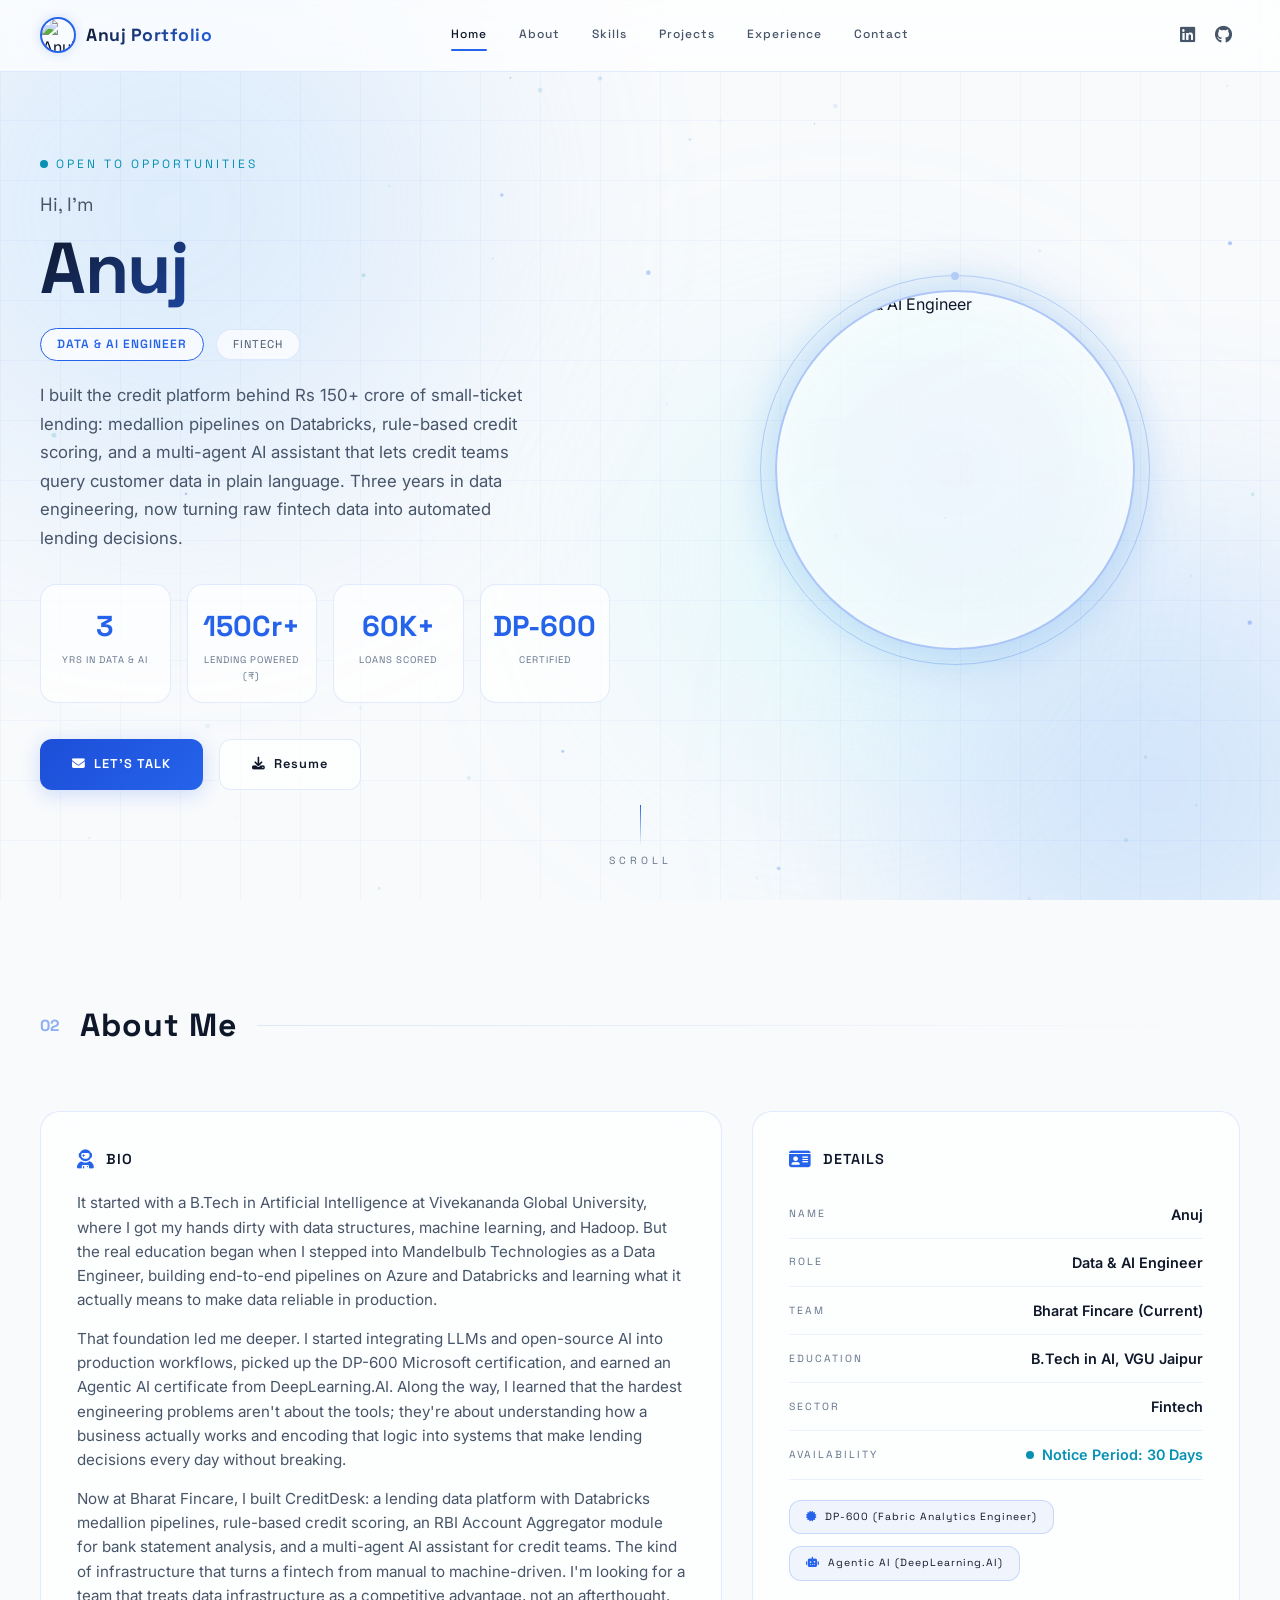
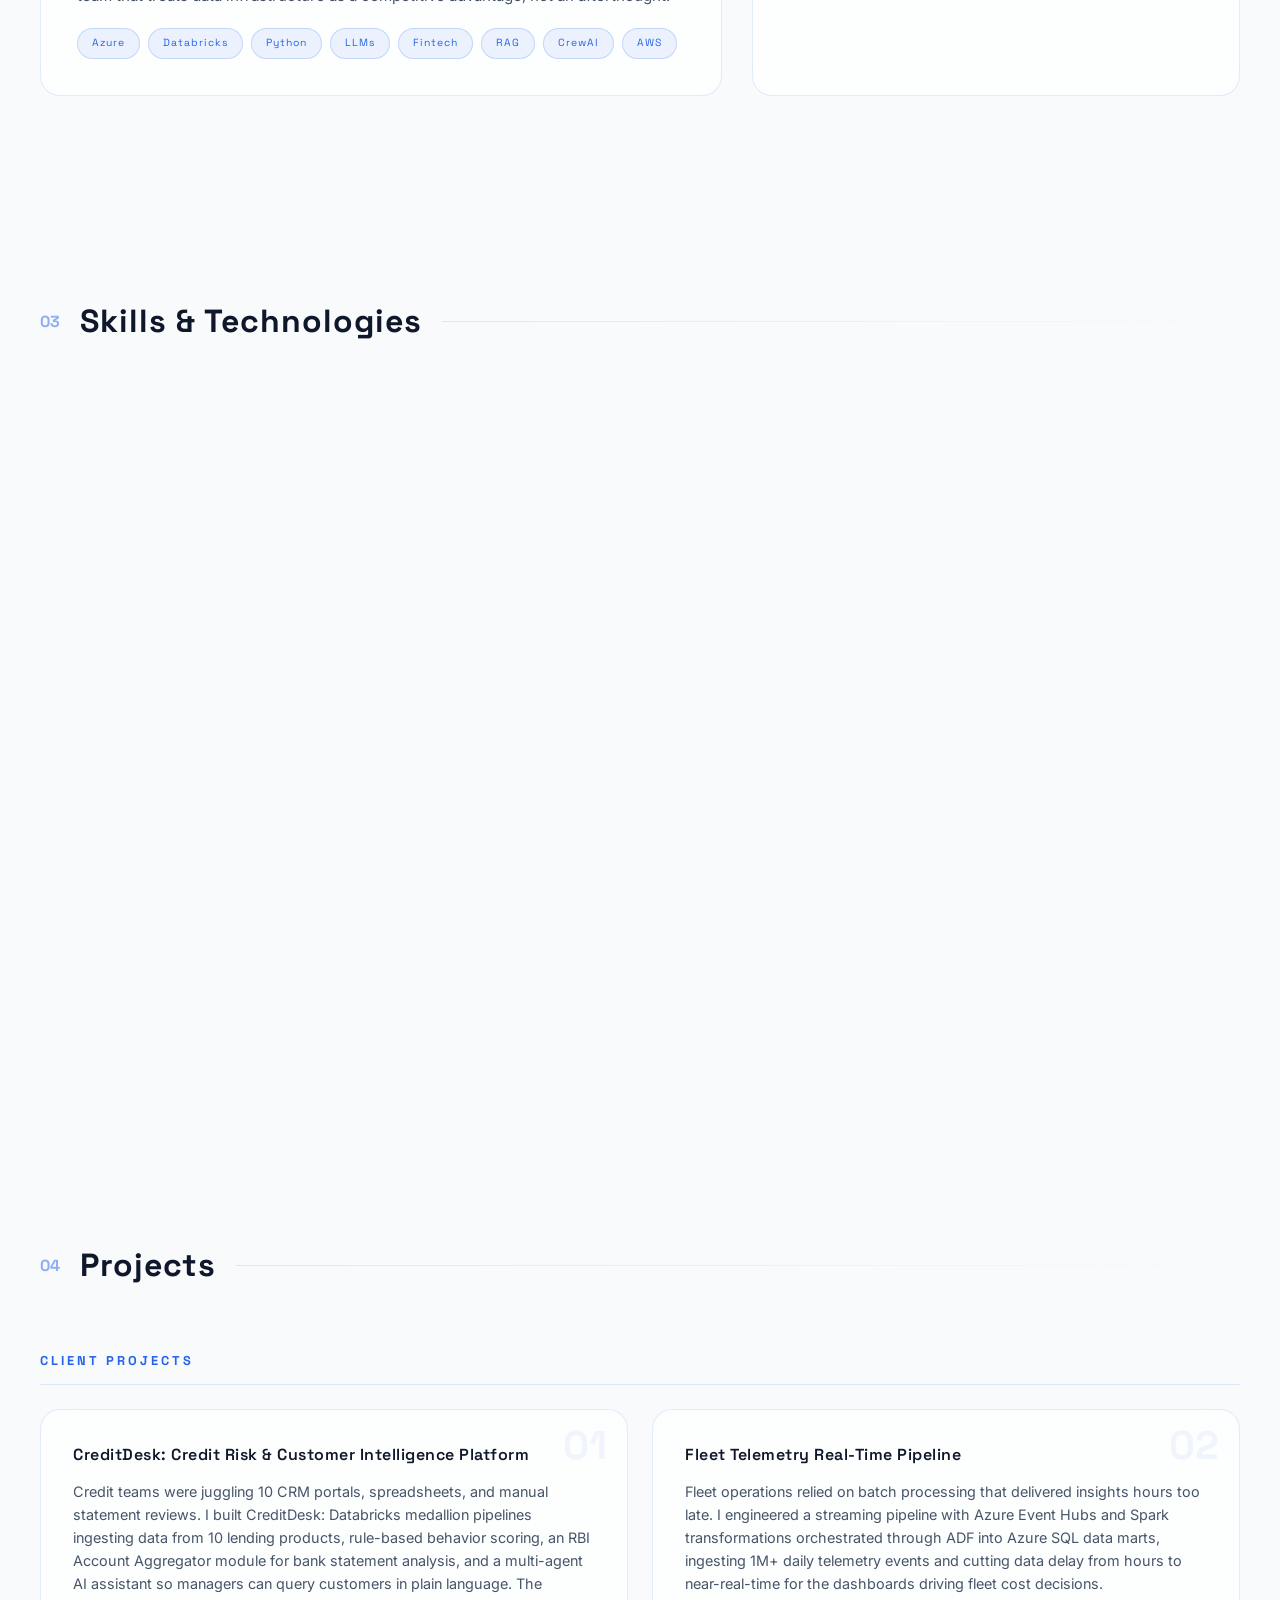
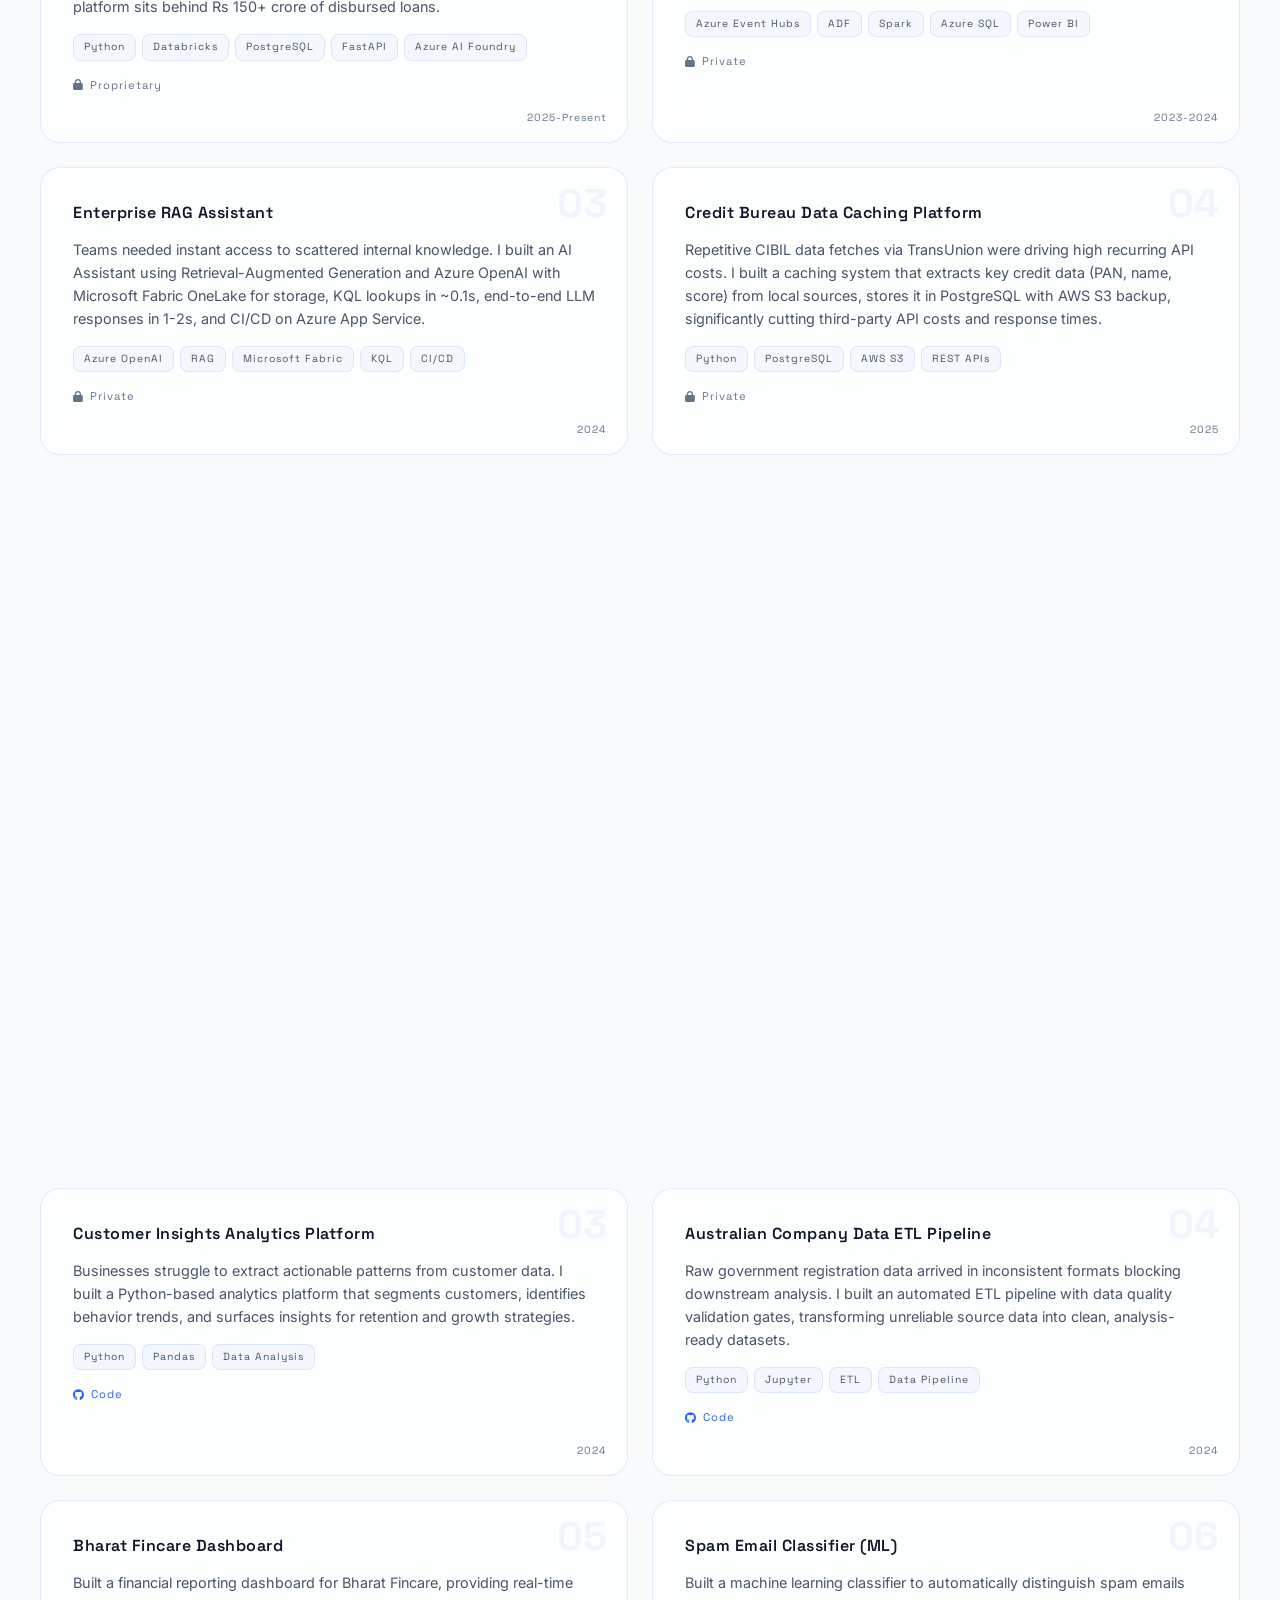
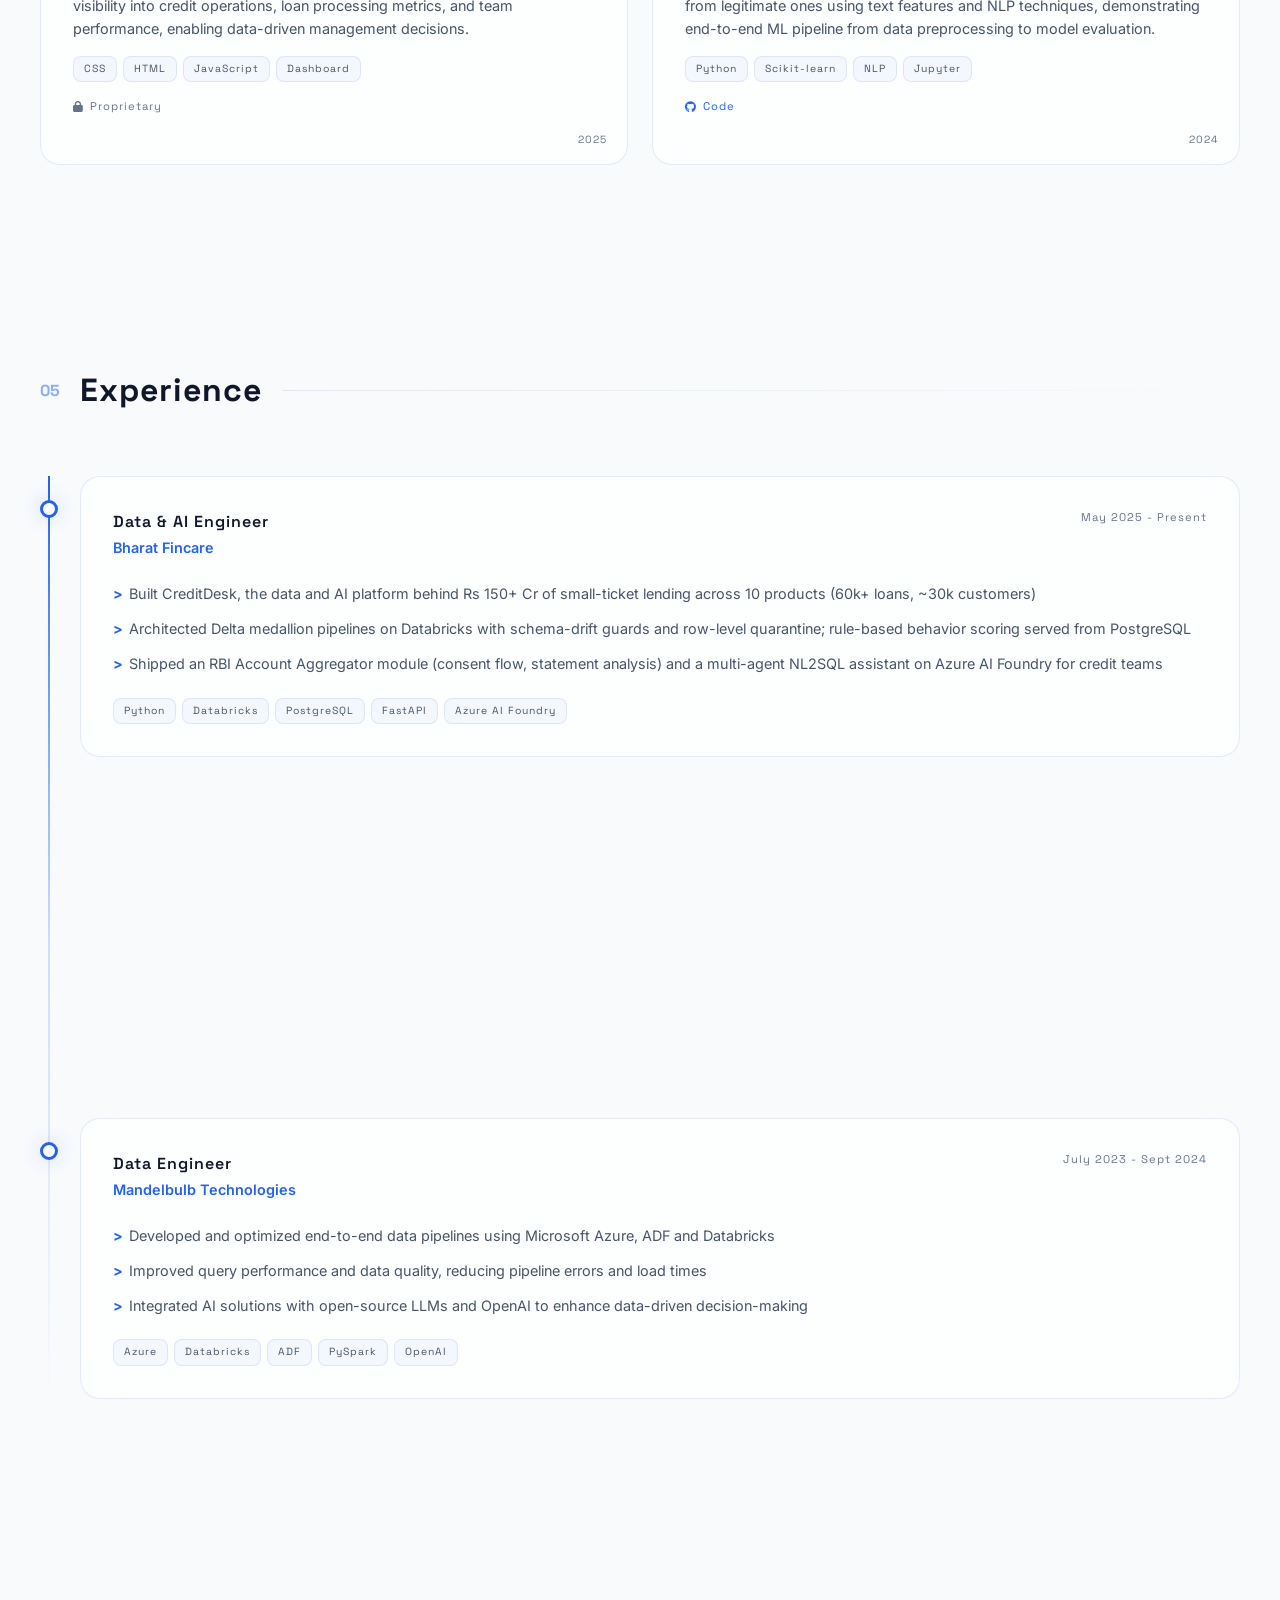
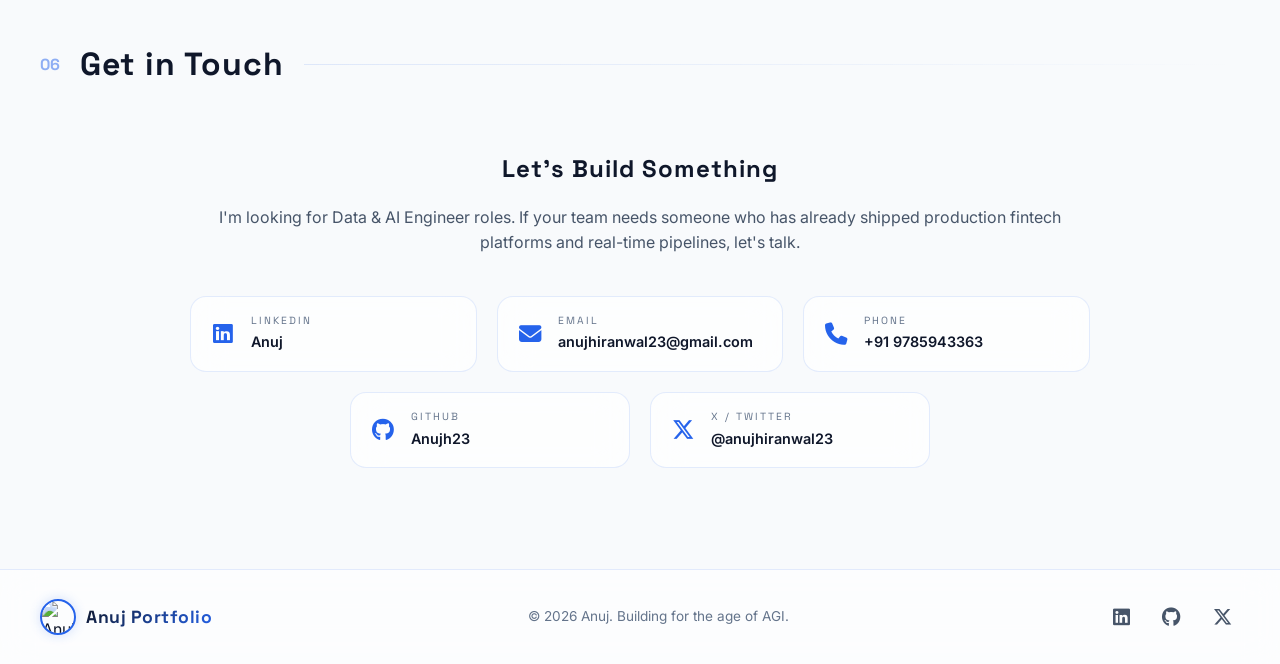
==== commit 34ea636c: "Update portfolio: CreditDesk story, aligned claims, new resume, remove music and loader" ====
--- a/index.html
+++ b/index.html
@@ -3,24 +3,24 @@
 <head>
     <meta charset="UTF-8">
     <meta name="viewport" content="width=device-width, initial-scale=1.0">
-    <title>Anuj — Data & AI Engineer | Azure & Databricks</title>
-    <meta name="description" content="Data & AI Engineer who builds fintech platforms processing 10,000+ loan applications daily. 3 years in fintech, Azure-certified, open to opportunities.">
+    <title>Anuj | Data & AI Engineer | Azure & Databricks</title>
+    <meta name="description" content="Data & AI Engineer who built the platform behind Rs 150+ crore of small-ticket lending: Databricks medallion pipelines, credit scoring, and a multi-agent AI assistant for credit teams. 3 years in data engineering, Azure-certified, open to opportunities.">
     <meta name="robots" content="index, follow">
     <meta name="author" content="Anuj">
     <meta name="theme-color" content="#f8fafc">
 
     <!-- Open Graph -->
-    <meta property="og:title" content="Anuj — Data & AI Engineer Portfolio">
-    <meta property="og:description" content="I architect data systems that process 10K+ loan applications daily and 1M+ streaming events with sub-second latency. Open to opportunities.">
+    <meta property="og:title" content="Anuj | Data & AI Engineer Portfolio">
+    <meta property="og:description" content="I build the data and AI platforms behind Rs 150+ crore of lending: medallion pipelines, credit scoring, and AI assistants for credit teams. Open to opportunities.">
     <meta property="og:type" content="website">
     <meta property="og:image" content="https://avatars.githubusercontent.com/u/83965811?v=4">
     <meta property="og:locale" content="en_US">
-    <meta property="og:site_name" content="Anuj — Data & AI Engineer Portfolio">
+    <meta property="og:site_name" content="Anuj | Data & AI Engineer Portfolio">
 
     <!-- Twitter Card -->
     <meta name="twitter:card" content="summary_large_image">
-    <meta name="twitter:title" content="Anuj — Data & AI Engineer Portfolio">
-    <meta name="twitter:description" content="I architect data systems that process 10K+ loan applications daily and 1M+ streaming events with sub-second latency. Open to opportunities.">
+    <meta name="twitter:title" content="Anuj | Data & AI Engineer Portfolio">
+    <meta name="twitter:description" content="I build the data and AI platforms behind Rs 150+ crore of lending: medallion pipelines, credit scoring, and AI assistants for credit teams. Open to opportunities.">
     <meta name="twitter:image" content="https://avatars.githubusercontent.com/u/83965811?v=4">
     <meta name="twitter:creator" content="@anujhiranwal23">
 
@@ -64,7 +64,7 @@
             "https://github.com/Anujh23",
             "https://x.com/anujhiranwal23"
         ],
-        "knowsAbout": ["Python", "SQL", "PySpark", "Azure Data Factory", "Databricks", "Microsoft Fabric", "Delta Lake", "LLMs", "RAG", "LangChain", "CrewAI", "Multi-Agent Systems", "FastAPI", "Flask", "Docker", "PostgreSQL", "Power BI"],
+        "knowsAbout": ["Python", "SQL", "PySpark", "Azure Data Factory", "Databricks", "Microsoft Fabric", "Delta Lake", "LLMs", "RAG", "LangChain", "CrewAI", "Multi-Agent Systems", "Azure AI Foundry", "NL2SQL", "FastAPI", "PostgreSQL", "Power BI"],
         "hasCredential": [
             {
                 "@type": "EducationalOccupationalCredential",
@@ -104,20 +104,6 @@
     <!-- ======== PARTICLE CANVAS ======== -->
     <canvas id="particles" aria-hidden="true"></canvas>
 
-    <!-- ======== LOADING SCREEN ======== -->
-    <div id="loader" role="status" aria-label="Loading">
-        <div class="loader-content">
-            <div class="loader-icon">
-                <div class="dot"></div>
-                <div class="dot"></div>
-                <div class="dot"></div>
-                <div class="dot"></div>
-            </div>
-            <div class="loader-text">LOADING</div>
-            <div class="loader-bar"><div class="loader-bar-fill"></div></div>
-        </div>
-    </div>
-
     <!-- ======== NAVIGATION ======== -->
     <nav id="navbar">
         <div class="nav-inner">
@@ -160,29 +146,30 @@
                 <div class="hero-greeting">Hi, I'm</div>
                 <h1 class="hero-name">
                     <span class="name-last">Anuj</span>
-                    <span class="sr-only">— Data & AI Engineer</span>
+                    <span class="sr-only">, Data & AI Engineer</span>
                 </h1>
                 <div class="hero-role">
                     <span class="role-badge">DATA & AI ENGINEER</span>
                     <span class="role-sector">FINTECH</span>
                 </div>
                 <p class="hero-desc">
-                    I architect credit risk platforms that process 10,000+ loan applications daily
-                    and real-time pipelines handling 1M+ events with sub-second latency.
-                    Three years turning raw fintech data into automated lending decisions.
+                    I built the credit platform behind Rs 150+ crore of small-ticket lending:
+                    medallion pipelines on Databricks, rule-based credit scoring, and a multi-agent
+                    AI assistant that lets credit teams query customer data in plain language.
+                    Three years in data engineering, now turning raw fintech data into automated lending decisions.
                 </p>
                 <div class="hero-stats">
                     <div class="stat-item">
                         <div class="stat-value" data-target="3">0</div>
-                        <div class="stat-label">YRS IN FINTECH</div>
+                        <div class="stat-label">YRS IN DATA &amp; AI</div>
                     </div>
                     <div class="stat-item">
-                        <div class="stat-value stat-suffix" data-target="10" data-suffix="K+">0</div>
-                        <div class="stat-label">DAILY LOAN APPS</div>
+                        <div class="stat-value stat-suffix" data-target="150" data-suffix="Cr+">0</div>
+                        <div class="stat-label">LENDING POWERED (&#8377;)</div>
                     </div>
                     <div class="stat-item">
-                        <div class="stat-value stat-suffix" data-target="1" data-suffix="M+">0</div>
-                        <div class="stat-label">EVENTS / DAY</div>
+                        <div class="stat-value stat-suffix" data-target="60" data-suffix="K+">0</div>
+                        <div class="stat-label">LOANS SCORED</div>
                     </div>
                     <div class="stat-item">
                         <div class="stat-value">DP-600</div>
@@ -191,7 +178,7 @@
                 </div>
                 <div class="hero-cta">
                     <a href="#contact" class="btn-primary"><i class="fas fa-envelope"></i> LET'S TALK</a>
-                    <a href="static/resume/Anuj_Data_AI_Engineer.pdf" download class="btn-outline"><i class="fas fa-download"></i> Resume</a>
+                    <a href="static/resume/Anuj_Resume.pdf" download class="btn-outline"><i class="fas fa-download"></i> Resume</a>
                 </div>
             </div>
 
@@ -201,19 +188,9 @@
                     <div class="photo-glow"></div>
                     <div class="photo-ring"></div>
                     <div class="photo-frame">
-                        <img src="https://avatars.githubusercontent.com/u/83965811?v=4" alt="Anuj — Data & AI Engineer" width="360" height="360" loading="eager" fetchpriority="high">
+                        <img src="https://avatars.githubusercontent.com/u/83965811?v=4" alt="Anuj, Data & AI Engineer" width="360" height="360" loading="eager" fetchpriority="high">
                     </div>
                     <div class="photo-badge">DATA & AI ENGINEER</div>
-                    <button id="musicToggleHero" class="music-toggle-hero" aria-label="Play music" title="Play music">
-                        <div class="sound-bars">
-                            <span class="bar"></span>
-                            <span class="bar"></span>
-                            <span class="bar"></span>
-                            <span class="bar"></span>
-                            <span class="bar"></span>
-                        </div>
-                        <span class="music-label">PLAY</span>
-                    </button>
                 </div>
             </div>
         </div>
@@ -236,9 +213,9 @@
                     <i class="fas fa-user-astronaut"></i>
                     <h3>BIO</h3>
                 </div>
-                <p>It started with a B.Tech in Artificial Intelligence at Vivekananda Global University, where I got my hands dirty with data structures, machine learning, and Hadoop. But the real education began when I stepped into Mandelbulb Technologies as a Data Engineer — building end-to-end pipelines on Azure and Databricks, learning what it actually means to make data reliable at scale.</p>
-                <p>That foundation led me deeper. I started integrating LLMs and open-source AI into production workflows, picked up the DP-600 Microsoft certification, and earned an Agentic AI certificate from DeepLearning.AI. Along the way, I learned that the hardest engineering problems aren't about the tools — they're about understanding how a business actually works and encoding that logic into systems that run thousands of decisions per day without breaking.</p>
-                <p>Now at Bharat Fincare, I'm building intelligent financial tools — credit analyzers, bank statement parsers, automated reporting systems on AWS — the kind of infrastructure that turns a fintech from manual to machine-driven. I'm looking for a team that treats data infrastructure as a competitive advantage, not an afterthought.</p>
+                <p>It started with a B.Tech in Artificial Intelligence at Vivekananda Global University, where I got my hands dirty with data structures, machine learning, and Hadoop. But the real education began when I stepped into Mandelbulb Technologies as a Data Engineer, building end-to-end pipelines on Azure and Databricks and learning what it actually means to make data reliable in production.</p>
+                <p>That foundation led me deeper. I started integrating LLMs and open-source AI into production workflows, picked up the DP-600 Microsoft certification, and earned an Agentic AI certificate from DeepLearning.AI. Along the way, I learned that the hardest engineering problems aren't about the tools; they're about understanding how a business actually works and encoding that logic into systems that make lending decisions every day without breaking.</p>
+                <p>Now at Bharat Fincare, I built CreditDesk: a lending data platform with Databricks medallion pipelines, rule-based credit scoring, an RBI Account Aggregator module for bank statement analysis, and a multi-agent AI assistant for credit teams. The kind of infrastructure that turns a fintech from manual to machine-driven. I'm looking for a team that treats data infrastructure as a competitive advantage, not an afterthought.</p>
                 <div class="about-tags">
                     <span class="about-tag">Azure</span>
                     <span class="about-tag">Databricks</span>
@@ -269,7 +246,7 @@
                 </div>
                 <div class="detail-row">
                     <span class="detail-label">EDUCATION</span>
-                    <span class="detail-value">B.Tech in AI — VGU, Jaipur</span>
+                    <span class="detail-value">B.Tech in AI, VGU Jaipur</span>
                 </div>
                 <div class="detail-row">
                     <span class="detail-label">SECTOR</span>
@@ -277,7 +254,7 @@
                 </div>
                 <div class="detail-row">
                     <span class="detail-label">AVAILABILITY</span>
-                    <span class="detail-value status-active"><span class="status-dot"></span> Immediate Availability</span>
+                    <span class="detail-value status-active"><span class="status-dot"></span> Notice Period: 30 Days</span>
                 </div>
                 <div class="cert-badges">
                     <div class="cert-badge">
@@ -286,14 +263,14 @@
                     </div>
                     <div class="cert-badge">
                         <i class="fas fa-robot"></i>
-                        <span>Agentic AI — DeepLearning.AI</span>
+                        <span>Agentic AI (DeepLearning.AI)</span>
                     </div>
                 </div>
             </div>
         </div>
     </section>
 
-    <!-- ======== SKILLS / TECH SPECS — Tag-based, no percentages ======== -->
+    <!-- ======== SKILLS / TECH SPECS: Tag-based, no percentages ======== -->
     <section id="skills" class="section">
         <div class="section-header">
             <span class="section-number">03</span>
@@ -326,7 +303,7 @@
                     <span class="skill-tag primary">Databricks</span>
                     <span class="skill-tag primary">Microsoft Fabric</span>
                     <span class="skill-tag">PostgreSQL / MySQL</span>
-                    <span class="skill-tag">Event Hubs / Kafka</span>
+                    <span class="skill-tag">Event Hubs</span>
                     <span class="skill-tag">Delta Lake</span>
                     <span class="skill-tag">AWS (S3 / EC2)</span>
                 </div>
@@ -344,7 +321,7 @@
                     <span class="skill-tag primary">CrewAI</span>
                     <span class="skill-tag">OpenAI / Azure AI</span>
                     <span class="skill-tag">Multi-Agent Systems</span>
-                    <span class="skill-tag">PyTorch / TensorFlow</span>
+                    <span class="skill-tag">Azure AI Foundry</span>
                 </div>
             </div>
 
@@ -355,12 +332,12 @@
                     <span class="skill-sub">Infrastructure & Tooling</span>
                 </div>
                 <div class="skill-tags">
-                    <span class="skill-tag primary">Docker</span>
-                    <span class="skill-tag primary">FastAPI / Flask</span>
+                    <span class="skill-tag primary">Databricks Workflows</span>
+                    <span class="skill-tag primary">FastAPI</span>
                     <span class="skill-tag">Git / CI-CD</span>
                     <span class="skill-tag">Power BI</span>
                     <span class="skill-tag">REST APIs</span>
-                    <span class="skill-tag">Kubernetes</span>
+                    <span class="skill-tag">Linux / Bash</span>
                 </div>
             </div>
         </div>
@@ -380,26 +357,26 @@
                 <div class="project-position">01</div>
                 <div class="project-flag-stripe"></div>
                 <div class="project-content">
-                    <h3 class="project-title">Fintech Risk Intelligence Platform</h3>
-                    <p class="project-desc">Loan underwriters were manually reviewing applications using spreadsheets — slow, error-prone, and unscalable. I built an automated credit risk platform integrating Account Aggregator feeds, CIBIL scoring, and behavioral analytics. Now processes 10,000+ applications daily with zero manual triage.</p>
-                    <div class="project-tech">
-                        <span>Python</span><span>FastAPI</span><span>PostgreSQL</span><span>Azure</span><span>LLMs</span>
-                    </div>
-                    <div class="project-links">
-                        <a href="https://github.com/Anujh23/credit-desk-goodskill" target="_blank" rel="noopener noreferrer" class="project-link"><i class="fab fa-github"></i> Code</a>
-                    </div>
-                </div>
-                <div class="project-time">2024-Present</div>
+                    <h3 class="project-title">CreditDesk: Credit Risk &amp; Customer Intelligence Platform</h3>
+                    <p class="project-desc">Credit teams were juggling 10 CRM portals, spreadsheets, and manual statement reviews. I built CreditDesk: Databricks medallion pipelines ingesting data from 10 lending products, rule-based behavior scoring, an RBI Account Aggregator module for bank statement analysis, and a multi-agent AI assistant so managers can query customers in plain language. The platform sits behind Rs 150+ crore of disbursed loans.</p>
+                    <div class="project-tech">
+                        <span>Python</span><span>Databricks</span><span>PostgreSQL</span><span>FastAPI</span><span>Azure AI Foundry</span>
+                    </div>
+                    <div class="project-links">
+                        <span class="project-link project-private"><i class="fas fa-lock"></i> Proprietary</span>
+                    </div>
+                </div>
+                <div class="project-time">2025-Present</div>
             </div>
 
             <div class="project-card">
                 <div class="project-position">02</div>
                 <div class="project-flag-stripe"></div>
                 <div class="project-content">
-                    <h3 class="project-title">Fleet Telemetry — Real-Time Pipeline</h3>
-                    <p class="project-desc">Fleet operations relied on batch processing that delivered insights hours too late. I engineered a streaming pipeline with Azure Event Hubs and Databricks ingesting 1M+ daily telemetry events — cutting data delay from hours to milliseconds and reducing operational costs by 20%.</p>
-                    <div class="project-tech">
-                        <span>Azure</span><span>Databricks</span><span>Event Hubs</span><span>PySpark</span><span>Power BI</span>
+                    <h3 class="project-title">Fleet Telemetry Real-Time Pipeline</h3>
+                    <p class="project-desc">Fleet operations relied on batch processing that delivered insights hours too late. I engineered a streaming pipeline with Azure Event Hubs and Spark transformations orchestrated through ADF into Azure SQL data marts, ingesting 1M+ daily telemetry events and cutting data delay from hours to near-real-time for the dashboards driving fleet cost decisions.</p>
+                    <div class="project-tech">
+                        <span>Azure Event Hubs</span><span>ADF</span><span>Spark</span><span>Azure SQL</span><span>Power BI</span>
                     </div>
                     <div class="project-links">
                         <span class="project-link project-private"><i class="fas fa-lock"></i> Private</span>
@@ -412,8 +389,8 @@
                 <div class="project-position">03</div>
                 <div class="project-flag-stripe"></div>
                 <div class="project-content">
-                    <h3 class="project-title">AI Assistant — RAG + Azure OpenAI</h3>
-                    <p class="project-desc">Teams needed instant access to scattered internal knowledge. I built an AI Assistant using Retrieval-Augmented Generation and Azure OpenAI with Microsoft Fabric OneLake for storage and KQL for retrieval — achieving 0.1s query response times and 1-2s LLM output with CI/CD on Azure App Services.</p>
+                    <h3 class="project-title">Enterprise RAG Assistant</h3>
+                    <p class="project-desc">Teams needed instant access to scattered internal knowledge. I built an AI Assistant using Retrieval-Augmented Generation and Azure OpenAI with Microsoft Fabric OneLake for storage, KQL lookups in ~0.1s, end-to-end LLM responses in 1-2s, and CI/CD on Azure App Service.</p>
                     <div class="project-tech">
                         <span>Azure OpenAI</span><span>RAG</span><span>Microsoft Fabric</span><span>KQL</span><span>CI/CD</span>
                     </div>
@@ -428,8 +405,8 @@
                 <div class="project-position">04</div>
                 <div class="project-flag-stripe"></div>
                 <div class="project-content">
-                    <h3 class="project-title">CIBIL Data Automation System</h3>
-                    <p class="project-desc">Repetitive CIBIL data fetches via TransUnion were driving high recurring API costs. I built a caching system that extracts key credit data (PAN, name, score) from local sources, stores it in PostgreSQL with AWS S3 backup — significantly cutting third-party API costs and response times.</p>
+                    <h3 class="project-title">Credit Bureau Data Caching Platform</h3>
+                    <p class="project-desc">Repetitive CIBIL data fetches via TransUnion were driving high recurring API costs. I built a caching system that extracts key credit data (PAN, name, score) from local sources, stores it in PostgreSQL with AWS S3 backup, significantly cutting third-party API costs and response times.</p>
                     <div class="project-tech">
                         <span>Python</span><span>PostgreSQL</span><span>AWS S3</span><span>REST APIs</span>
                     </div>
@@ -444,8 +421,8 @@
                 <div class="project-position">05</div>
                 <div class="project-flag-stripe"></div>
                 <div class="project-content">
-                    <h3 class="project-title">Credit Analyzer — Desktop Application</h3>
-                    <p class="project-desc">Credit managers lacked a unified tool to assess risk efficiently. I designed a desktop-based Credit Analyzer using Python (PyQt6) for the UI, deployed as a microservice with REST APIs — streamlining credit evaluation workflows and improving decision accuracy.</p>
+                    <h3 class="project-title">Credit Analyzer Desktop Application</h3>
+                    <p class="project-desc">Credit managers lacked a unified tool to assess risk efficiently. I designed a Credit Analyzer with a PyQt6 desktop client backed by a REST API service, streamlining credit evaluation workflows and improving decision accuracy.</p>
                     <div class="project-tech">
                         <span>Python</span><span>PyQt6</span><span>REST APIs</span><span>Microservices</span>
                     </div>
@@ -461,7 +438,7 @@
                 <div class="project-flag-stripe"></div>
                 <div class="project-content">
                     <h3 class="project-title">Executive Power BI Dashboard</h3>
-                    <p class="project-desc">C-level executives lacked real-time visibility into key business KPIs. I created an interactive Power BI dashboard that identified underperformance areas and provided data-driven recommendations — aligning metrics with organizational goals and decision-making needs.</p>
+                    <p class="project-desc">C-level executives lacked real-time visibility into key business KPIs. I created an interactive Power BI dashboard that identified underperformance areas and provided data-driven recommendations, aligning metrics with organizational goals and decision-making needs.</p>
                     <div class="project-tech">
                         <span>Power BI</span><span>SQL</span><span>Data Modeling</span>
                     </div>
@@ -480,8 +457,8 @@
                 <div class="project-position">01</div>
                 <div class="project-flag-stripe"></div>
                 <div class="project-content">
-                    <h3 class="project-title">Multi-Agent Book Writer — CrewAI</h3>
-                    <p class="project-desc">Writing a structured book requires research, drafting, and editing — typically weeks of sequential human effort. I orchestrated a multi-agent system using CrewAI where specialized AI agents collaborate on each phase, producing cohesive long-form content in under an hour.</p>
+                    <h3 class="project-title">Multi-Agent Book Writer (CrewAI)</h3>
+                    <p class="project-desc">Writing a structured book requires research, drafting, and editing, typically weeks of sequential human effort. I orchestrated a multi-agent system using CrewAI where specialized AI agents collaborate on each phase, producing cohesive long-form content in under an hour.</p>
                     <div class="project-tech">
                         <span>CrewAI</span><span>LangChain</span><span>Python</span><span>OpenAI</span>
                     </div>
@@ -496,7 +473,7 @@
                 <div class="project-position">02</div>
                 <div class="project-flag-stripe"></div>
                 <div class="project-content">
-                    <h3 class="project-title">Lead Vision Pro — Lead Analytics</h3>
+                    <h3 class="project-title">Lead Vision Pro: Lead Analytics</h3>
                     <p class="project-desc">Sales teams needed a smarter way to prioritize leads. I built an analytics platform that scores and ranks leads using data-driven signals, helping teams focus on high-conversion prospects and improve pipeline efficiency.</p>
                     <div class="project-tech">
                         <span>Python</span><span>Data Analytics</span><span>ML</span>
@@ -512,7 +489,7 @@
                 <div class="project-position">03</div>
                 <div class="project-flag-stripe"></div>
                 <div class="project-content">
-                    <h3 class="project-title">Customer Insights — Analytics Platform</h3>
+                    <h3 class="project-title">Customer Insights Analytics Platform</h3>
                     <p class="project-desc">Businesses struggle to extract actionable patterns from customer data. I built a Python-based analytics platform that segments customers, identifies behavior trends, and surfaces insights for retention and growth strategies.</p>
                     <div class="project-tech">
                         <span>Python</span><span>Pandas</span><span>Data Analysis</span>
@@ -528,7 +505,7 @@
                 <div class="project-position">04</div>
                 <div class="project-flag-stripe"></div>
                 <div class="project-content">
-                    <h3 class="project-title">Australian Company Data — ETL Pipeline</h3>
+                    <h3 class="project-title">Australian Company Data ETL Pipeline</h3>
                     <p class="project-desc">Raw government registration data arrived in inconsistent formats blocking downstream analysis. I built an automated ETL pipeline with data quality validation gates, transforming unreliable source data into clean, analysis-ready datasets.</p>
                     <div class="project-tech">
                         <span>Python</span><span>Jupyter</span><span>ETL</span><span>Data Pipeline</span>
@@ -545,12 +522,12 @@
                 <div class="project-flag-stripe"></div>
                 <div class="project-content">
                     <h3 class="project-title">Bharat Fincare Dashboard</h3>
-                    <p class="project-desc">Built a financial reporting dashboard for Bharat Fincare, providing real-time visibility into credit operations, loan processing metrics, and team performance — enabling data-driven management decisions.</p>
+                    <p class="project-desc">Built a financial reporting dashboard for Bharat Fincare, providing real-time visibility into credit operations, loan processing metrics, and team performance, enabling data-driven management decisions.</p>
                     <div class="project-tech">
                         <span>CSS</span><span>HTML</span><span>JavaScript</span><span>Dashboard</span>
                     </div>
                     <div class="project-links">
-                        <a href="https://github.com/Anujh23/bharatfincare-dashboard" target="_blank" rel="noopener noreferrer" class="project-link"><i class="fab fa-github"></i> Code</a>
+                        <span class="project-link project-private"><i class="fas fa-lock"></i> Proprietary</span>
                     </div>
                 </div>
                 <div class="project-time">2025</div>
@@ -560,8 +537,8 @@
                 <div class="project-position">06</div>
                 <div class="project-flag-stripe"></div>
                 <div class="project-content">
-                    <h3 class="project-title">Spam Email Classifier — ML</h3>
-                    <p class="project-desc">Built a machine learning classifier to automatically distinguish spam emails from legitimate ones using text features and NLP techniques — demonstrating end-to-end ML pipeline from data preprocessing to model evaluation.</p>
+                    <h3 class="project-title">Spam Email Classifier (ML)</h3>
+                    <p class="project-desc">Built a machine learning classifier to automatically distinguish spam emails from legitimate ones using text features and NLP techniques, demonstrating end-to-end ML pipeline from data preprocessing to model evaluation.</p>
                     <div class="project-tech">
                         <span>Python</span><span>Scikit-learn</span><span>NLP</span><span>Jupyter</span>
                     </div>
@@ -590,15 +567,15 @@
                             <h3>Data & AI Engineer</h3>
                             <span class="timeline-company">Bharat Fincare</span>
                         </div>
-                        <span class="timeline-date">May 2025 — Present</span>
+                        <span class="timeline-date">May 2025 - Present</span>
                     </div>
                     <ul class="timeline-details">
-                        <li>Developed intelligent financial tools like Credit and Bank Statement Analyzers for Credit Managers, streamlining credit evaluation processes</li>
-                        <li>Designed and implemented a scalable reporting architecture on AWS using Power BI and MySQL, enabling actionable insights</li>
-                        <li>Enhanced data quality by automating error detection and correction through web scraping techniques</li>
+                        <li>Built CreditDesk, the data and AI platform behind Rs 150+ Cr of small-ticket lending across 10 products (60k+ loans, ~30k customers)</li>
+                        <li>Architected Delta medallion pipelines on Databricks with schema-drift guards and row-level quarantine; rule-based behavior scoring served from PostgreSQL</li>
+                        <li>Shipped an RBI Account Aggregator module (consent flow, statement analysis) and a multi-agent NL2SQL assistant on Azure AI Foundry for credit teams</li>
                     </ul>
                     <div class="timeline-tech">
-                        <span>Python</span><span>AWS</span><span>Power BI</span><span>MySQL</span><span>LLMs</span>
+                        <span>Python</span><span>Databricks</span><span>PostgreSQL</span><span>FastAPI</span><span>Azure AI Foundry</span>
                     </div>
                 </div>
             </div>
@@ -610,11 +587,12 @@
                             <h3>Software Developer</h3>
                             <span class="timeline-company">Freelancing</span>
                         </div>
-                        <span class="timeline-date">Nov 2024 — Mar 2025</span>
+                        <span class="timeline-date">Nov 2024 - Mar 2025</span>
                     </div>
                     <ul class="timeline-details">
-                        <li>Redesigned and enhanced a CSR website using AI-assisted tools, leveraging HTML, CSS, and JavaScript to improve user experience and performance</li>
-                        <li>Assisted the organization in securing a free Google Grant for CSR initiatives, collaborating with Business Development Executives and SEO specialists</li>
+                        <li>Redesigned and enhanced a CSR website using AI-assisted tools (HTML, CSS, JavaScript), improving user experience and performance</li>
+                        <li>Handled data processing and reporting for CSR campaigns alongside the web work</li>
+                        <li>Assisted the organization in securing a Google Ad Grant for CSR initiatives, collaborating with Business Development Executives and SEO specialists</li>
                     </ul>
                     <div class="timeline-tech">
                         <span>HTML</span><span>CSS</span><span>JavaScript</span><span>SEO</span>
@@ -629,11 +607,11 @@
                             <h3>Data Engineer</h3>
                             <span class="timeline-company">Mandelbulb Technologies</span>
                         </div>
-                        <span class="timeline-date">July 2023 — Sept 2024</span>
+                        <span class="timeline-date">July 2023 - Sept 2024</span>
                     </div>
                     <ul class="timeline-details">
-                        <li>Developed and optimized end-to-end data pipelines using Microsoft Azure, ADF and Databricks, boosting data processing by 20%</li>
-                        <li>Improved query performance and data quality, cutting errors by 15% and reducing load times by 15%</li>
+                        <li>Developed and optimized end-to-end data pipelines using Microsoft Azure, ADF and Databricks</li>
+                        <li>Improved query performance and data quality, reducing pipeline errors and load times</li>
                         <li>Integrated AI solutions with open-source LLMs and OpenAI to enhance data-driven decision-making</li>
                     </ul>
                     <div class="timeline-tech">
@@ -653,7 +631,7 @@
         </div>
         <div class="connect-center">
             <h3 class="connect-heading">Let's Build Something</h3>
-            <p class="connect-desc">I'm looking for Data & AI Engineer roles. If your team needs someone who has already shipped fintech platforms and real-time pipelines at scale — let's talk.</p>
+            <p class="connect-desc">I'm looking for Data & AI Engineer roles. If your team needs someone who has already shipped production fintech platforms and real-time pipelines, let's talk.</p>
             <div class="connect-channels">
                 <a href="https://www.linkedin.com/in/anuj-choudhary-61b7051b0/" target="_blank" rel="noopener noreferrer" class="contact-channel" aria-label="LinkedIn Profile">
                     <i class="fab fa-linkedin"></i>
@@ -706,7 +684,7 @@
                 <span class="logo-text">Anuj Portfolio</span>
             </div>
             <div class="footer-text">
-                <p>&copy; 2026 Anuj. Engineered from scratch — no templates, no shortcuts.</p>
+                <p>&copy; 2026 Anuj. Building for the age of AGI.</p>
             </div>
             <div class="footer-socials">
                 <a href="https://www.linkedin.com/in/anuj-choudhary-61b7051b0/" target="_blank" rel="noopener noreferrer" aria-label="LinkedIn"><i class="fab fa-linkedin"></i></a>
@@ -717,11 +695,6 @@
         <div class="footer-line"></div>
     </footer>
 
-    <!-- Background Music -->
-    <audio id="bgMusic" loop preload="none">
-        <source src="static/music/background.mp3" type="audio/mpeg">
-    </audio>
-
     <script src="static/js/main.js" defer></script>
 </body>
 </html>
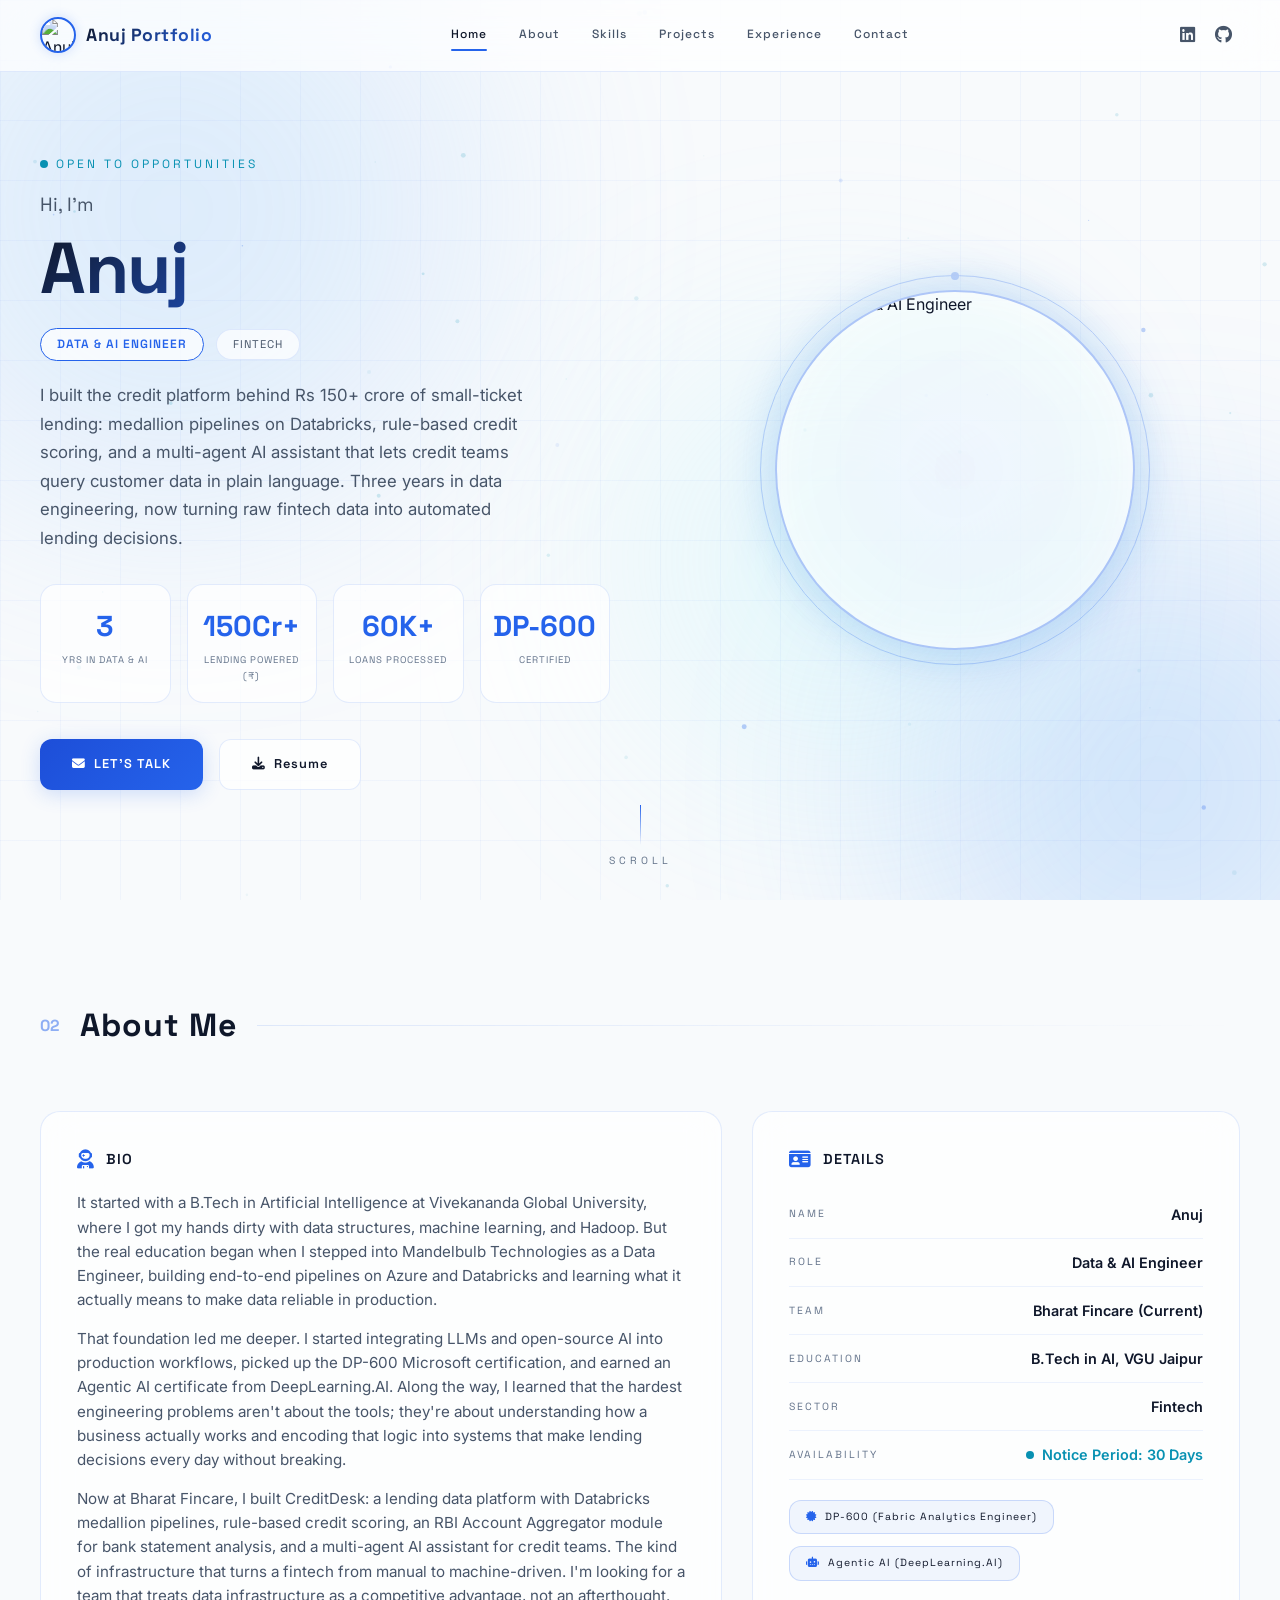
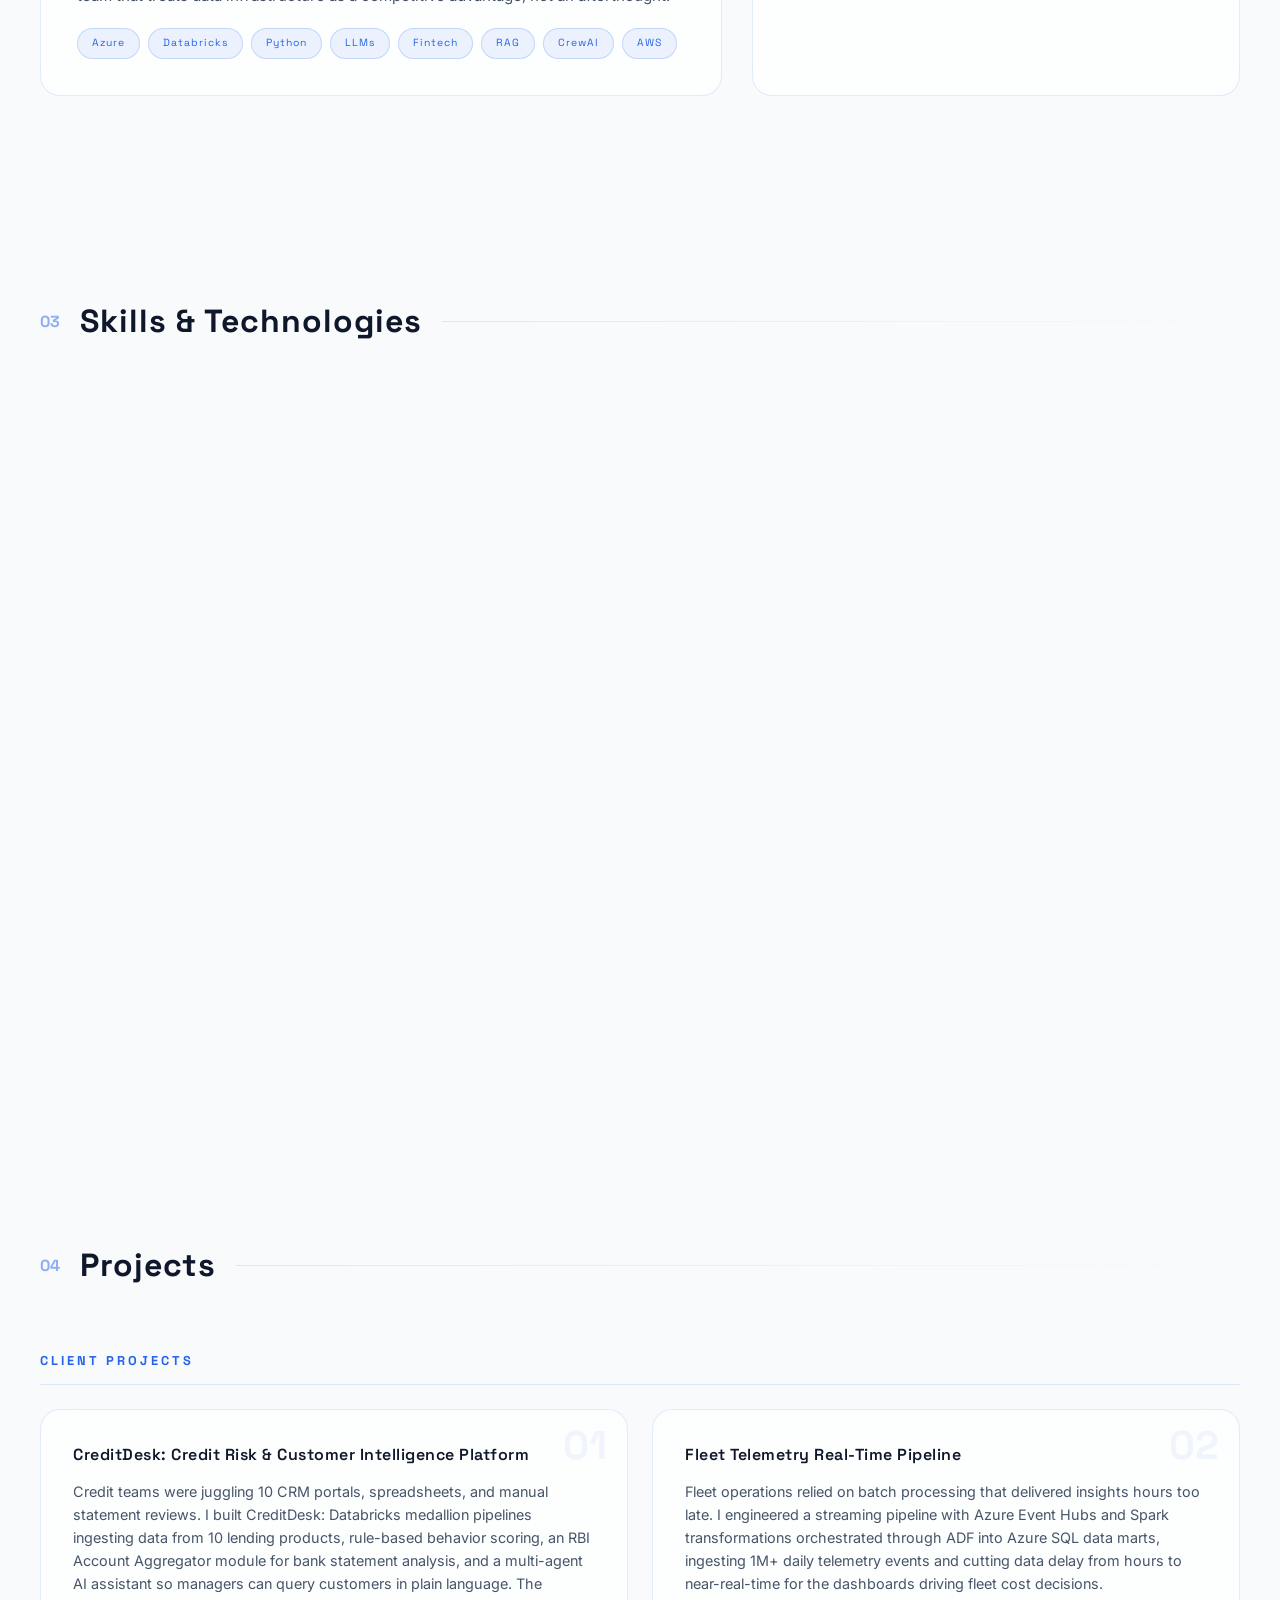
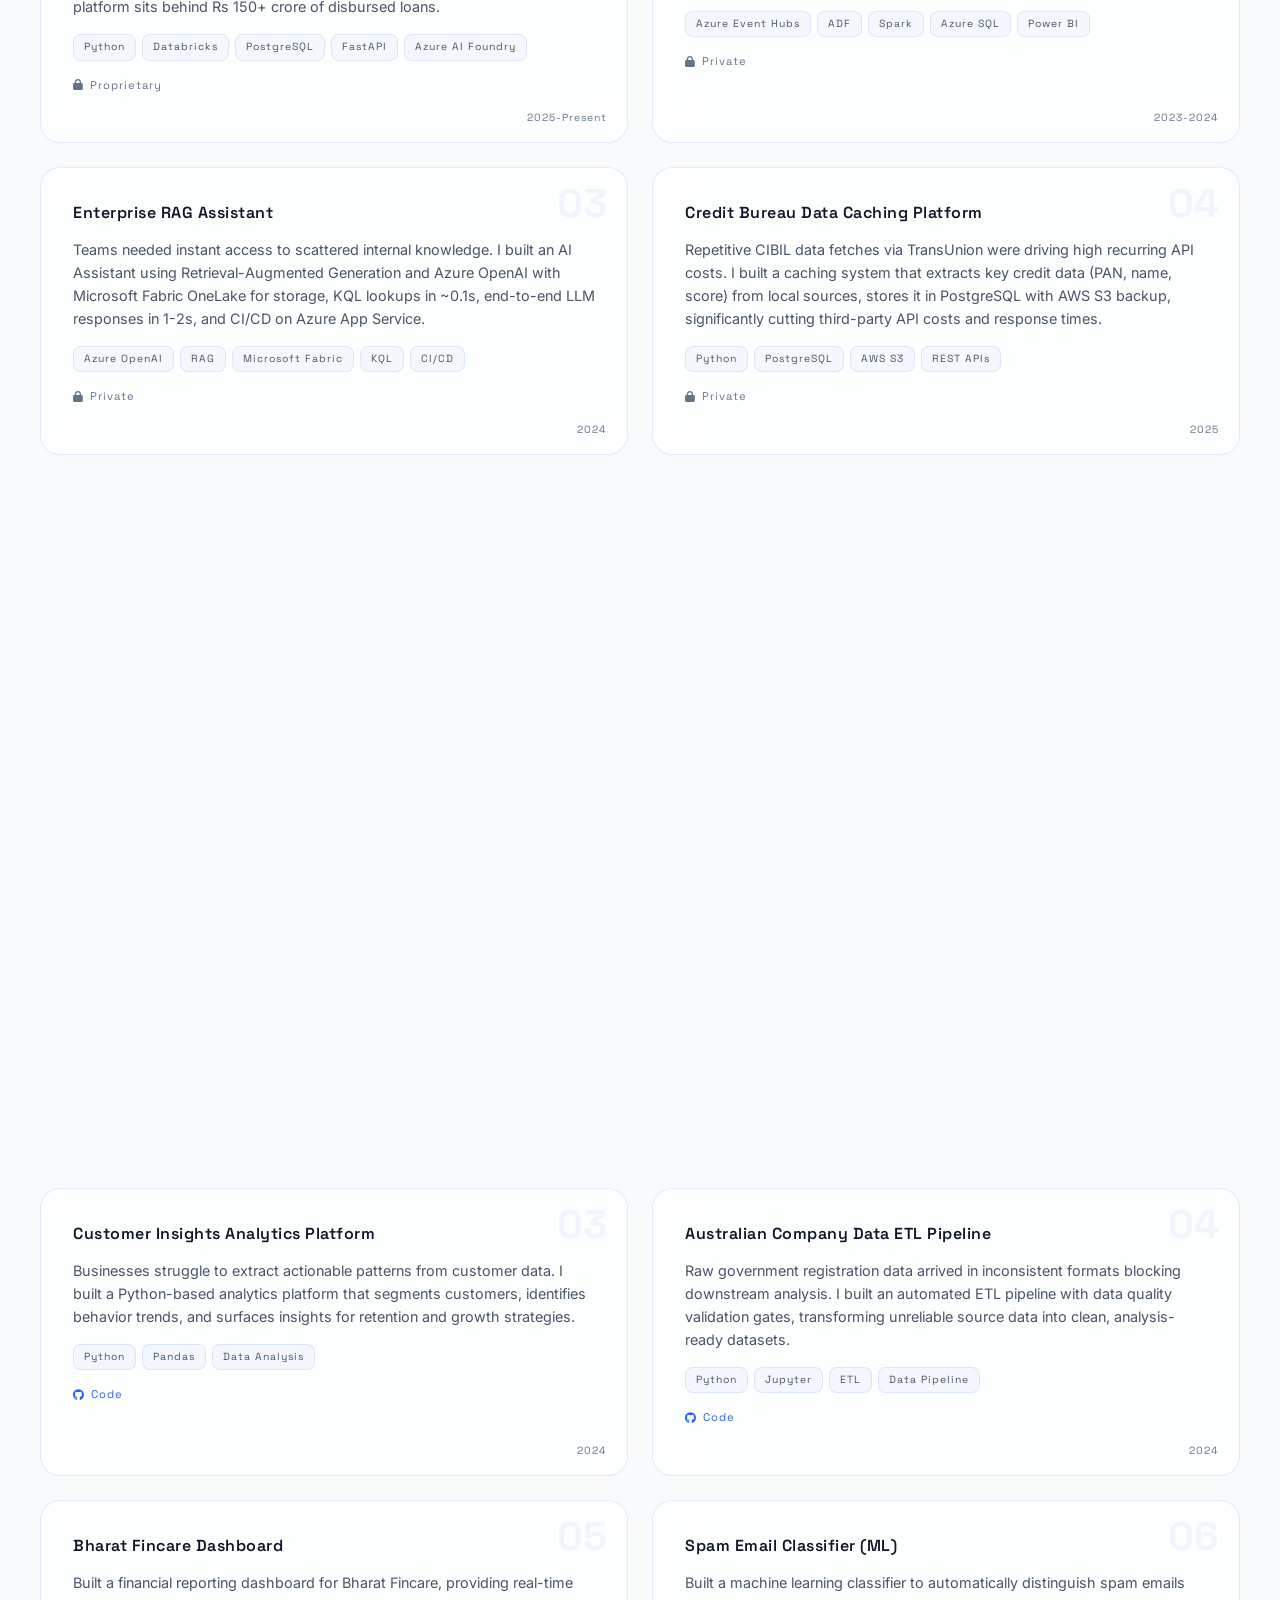
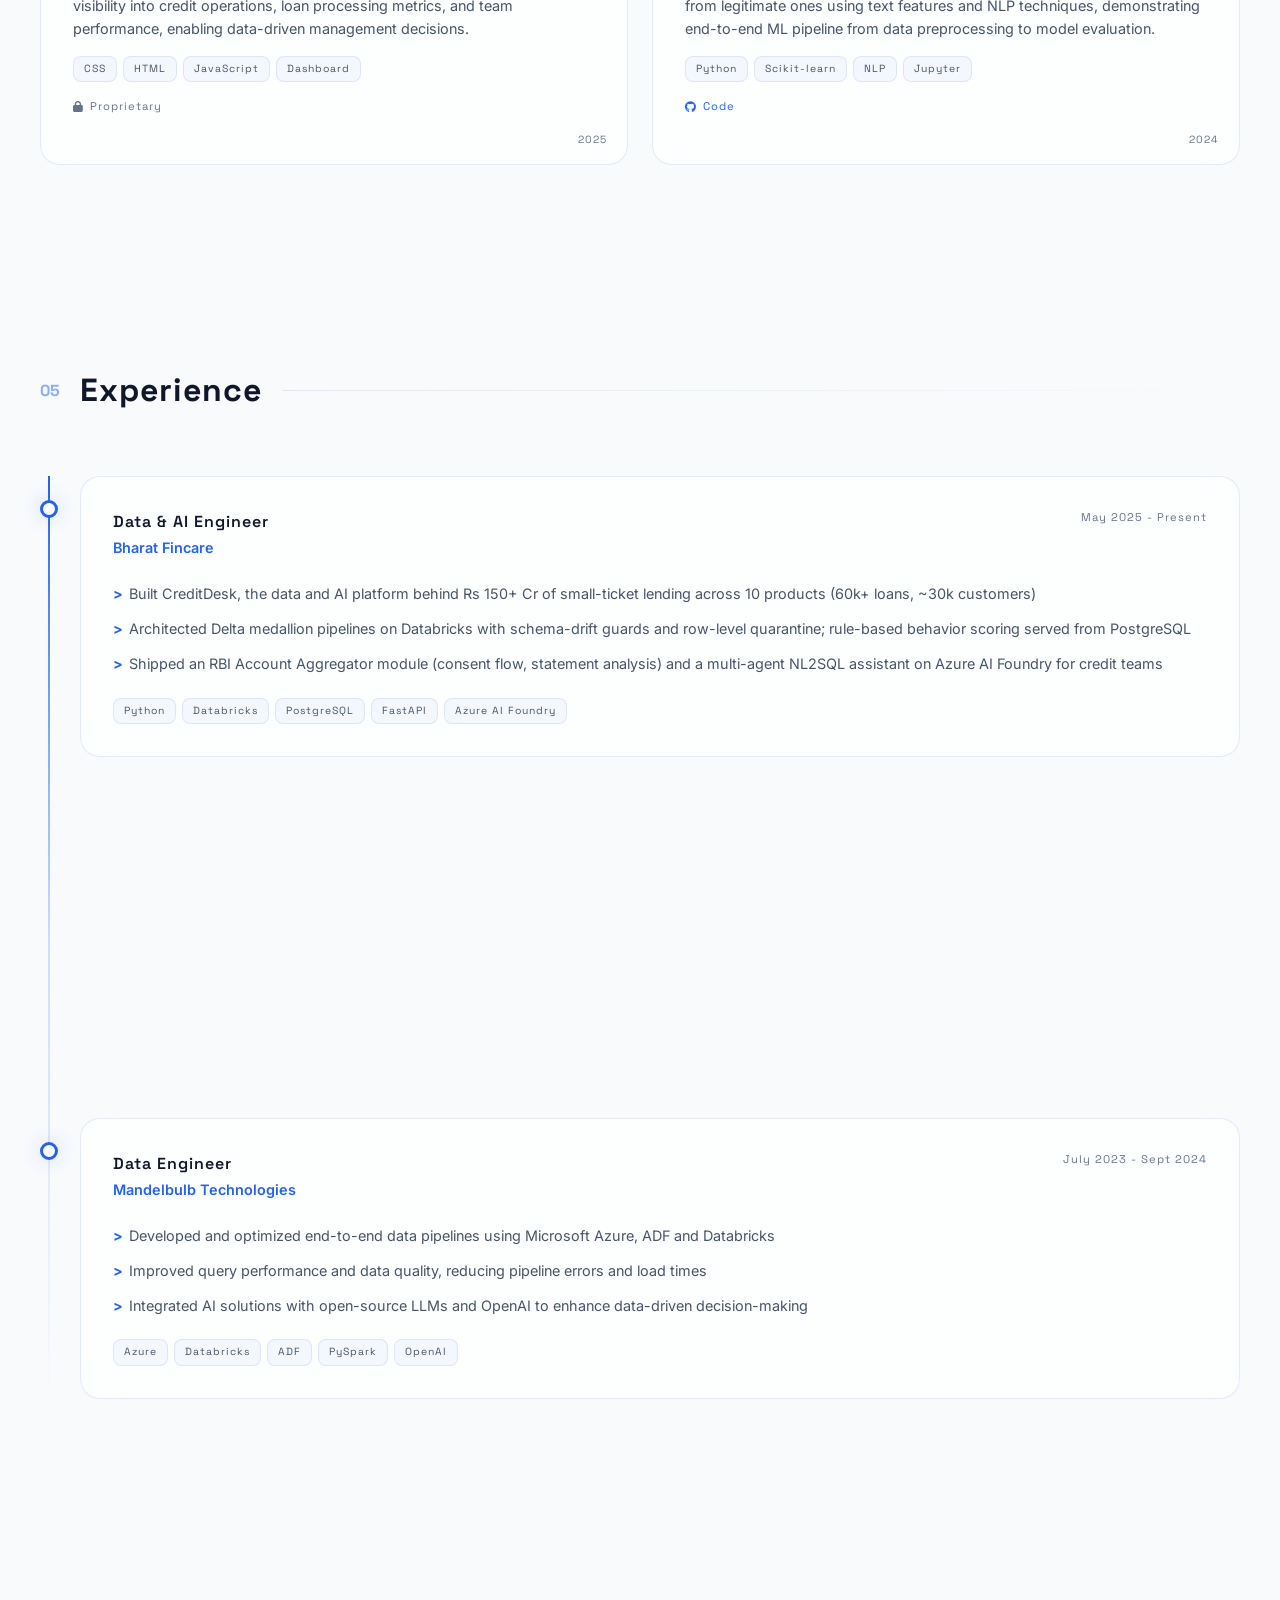
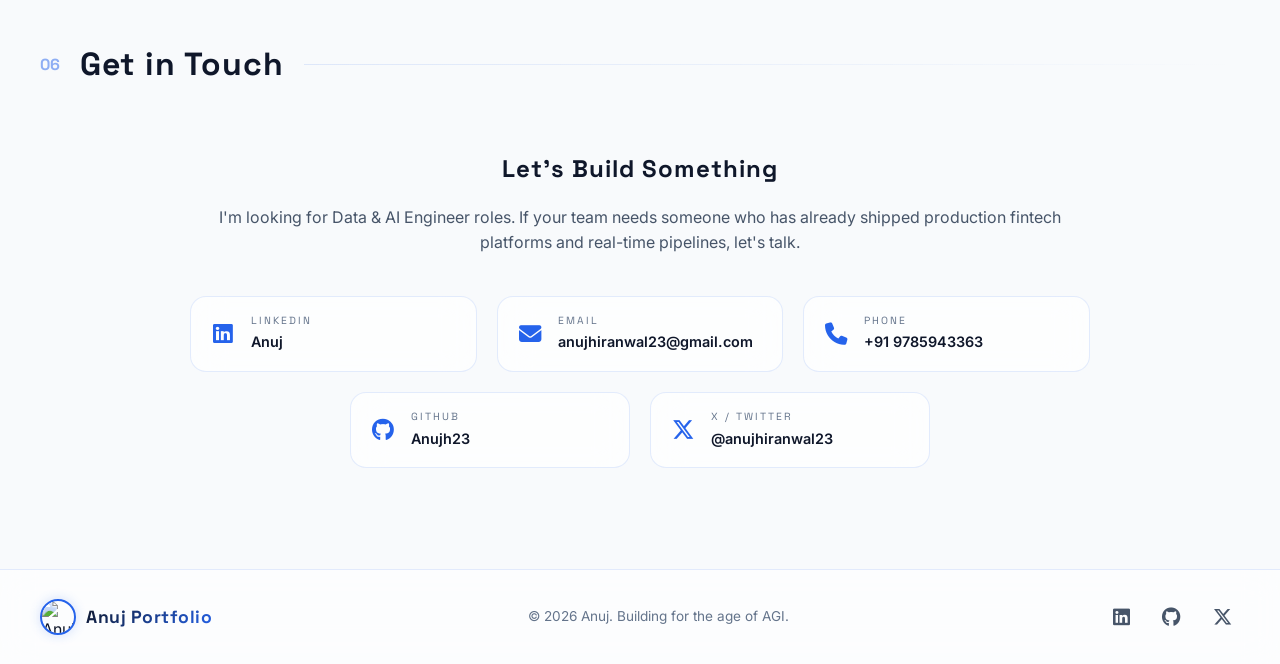
==== commit 41840cf5: "Correct hero stat label to loans processed" ====
--- a/index.html
+++ b/index.html
@@ -169,7 +169,7 @@
                     </div>
                     <div class="stat-item">
                         <div class="stat-value stat-suffix" data-target="60" data-suffix="K+">0</div>
-                        <div class="stat-label">LOANS SCORED</div>
+                        <div class="stat-label">LOANS PROCESSED</div>
                     </div>
                     <div class="stat-item">
                         <div class="stat-value">DP-600</div>
